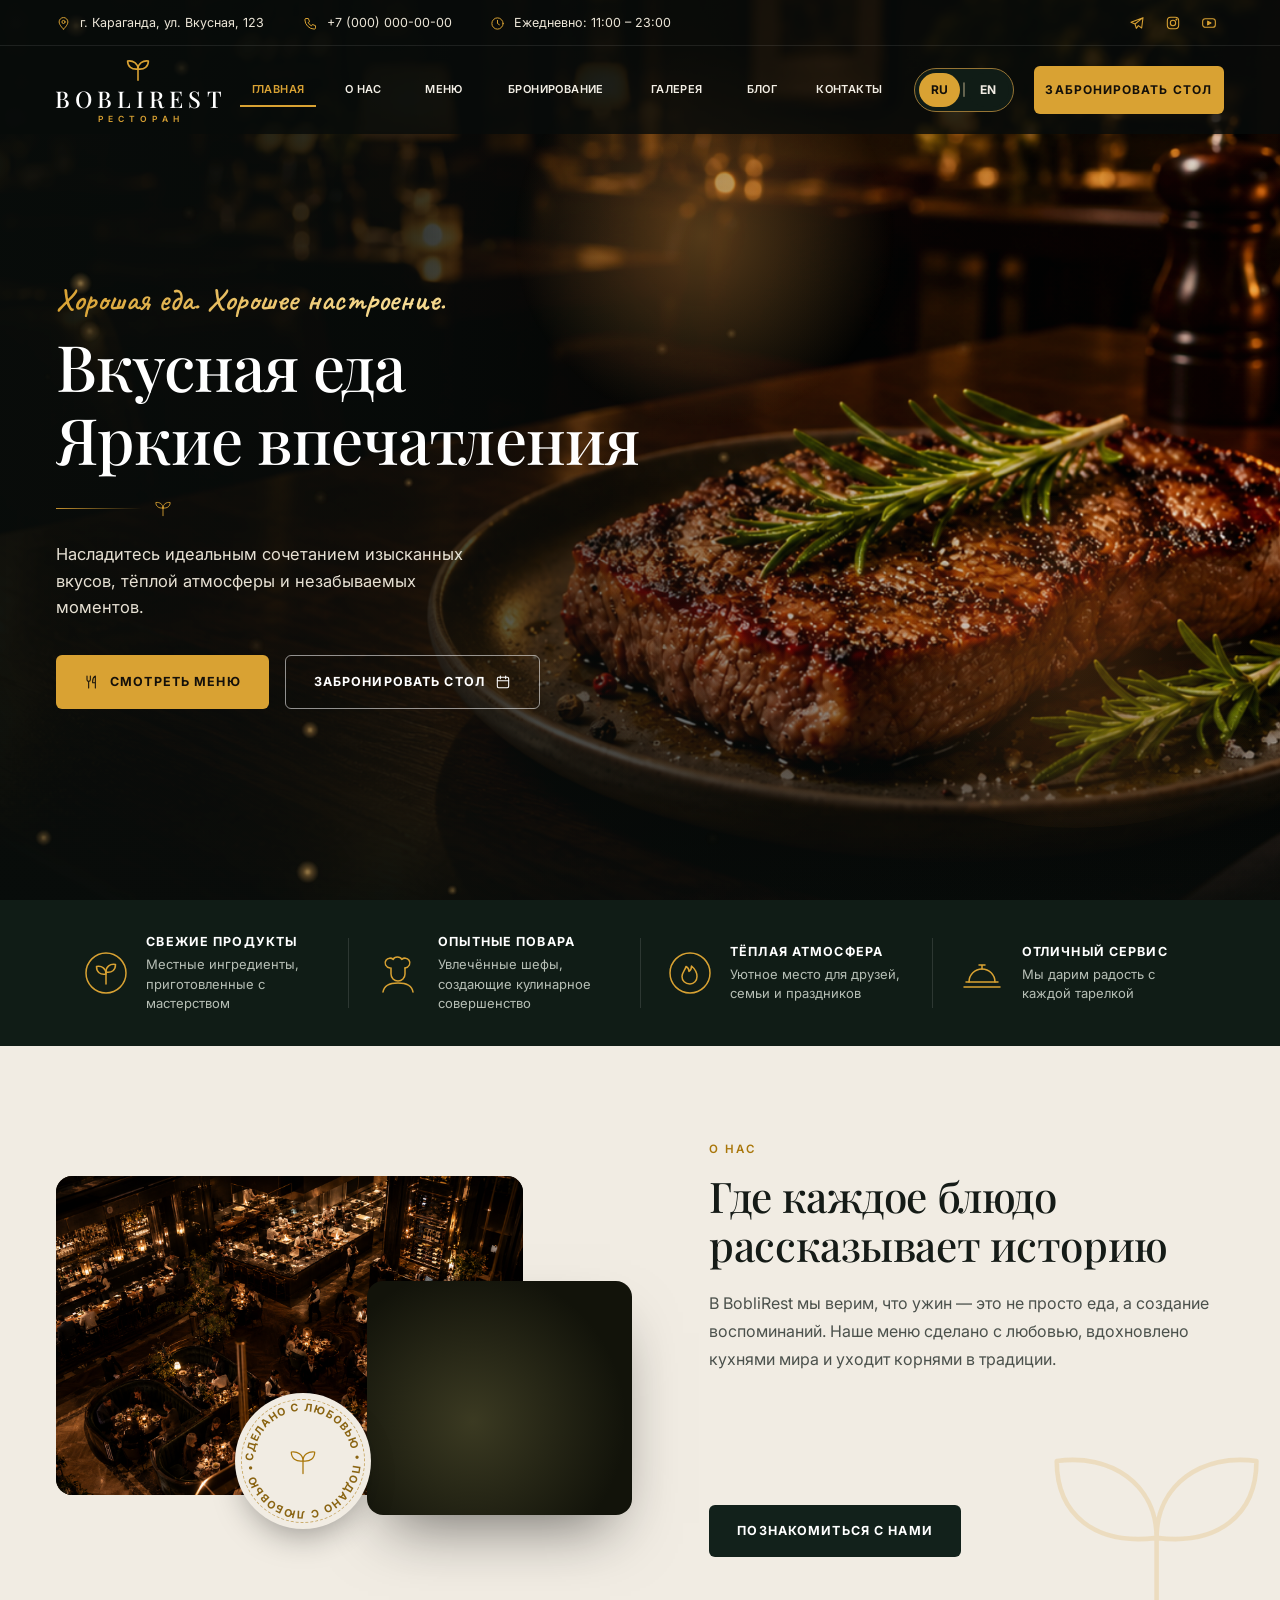
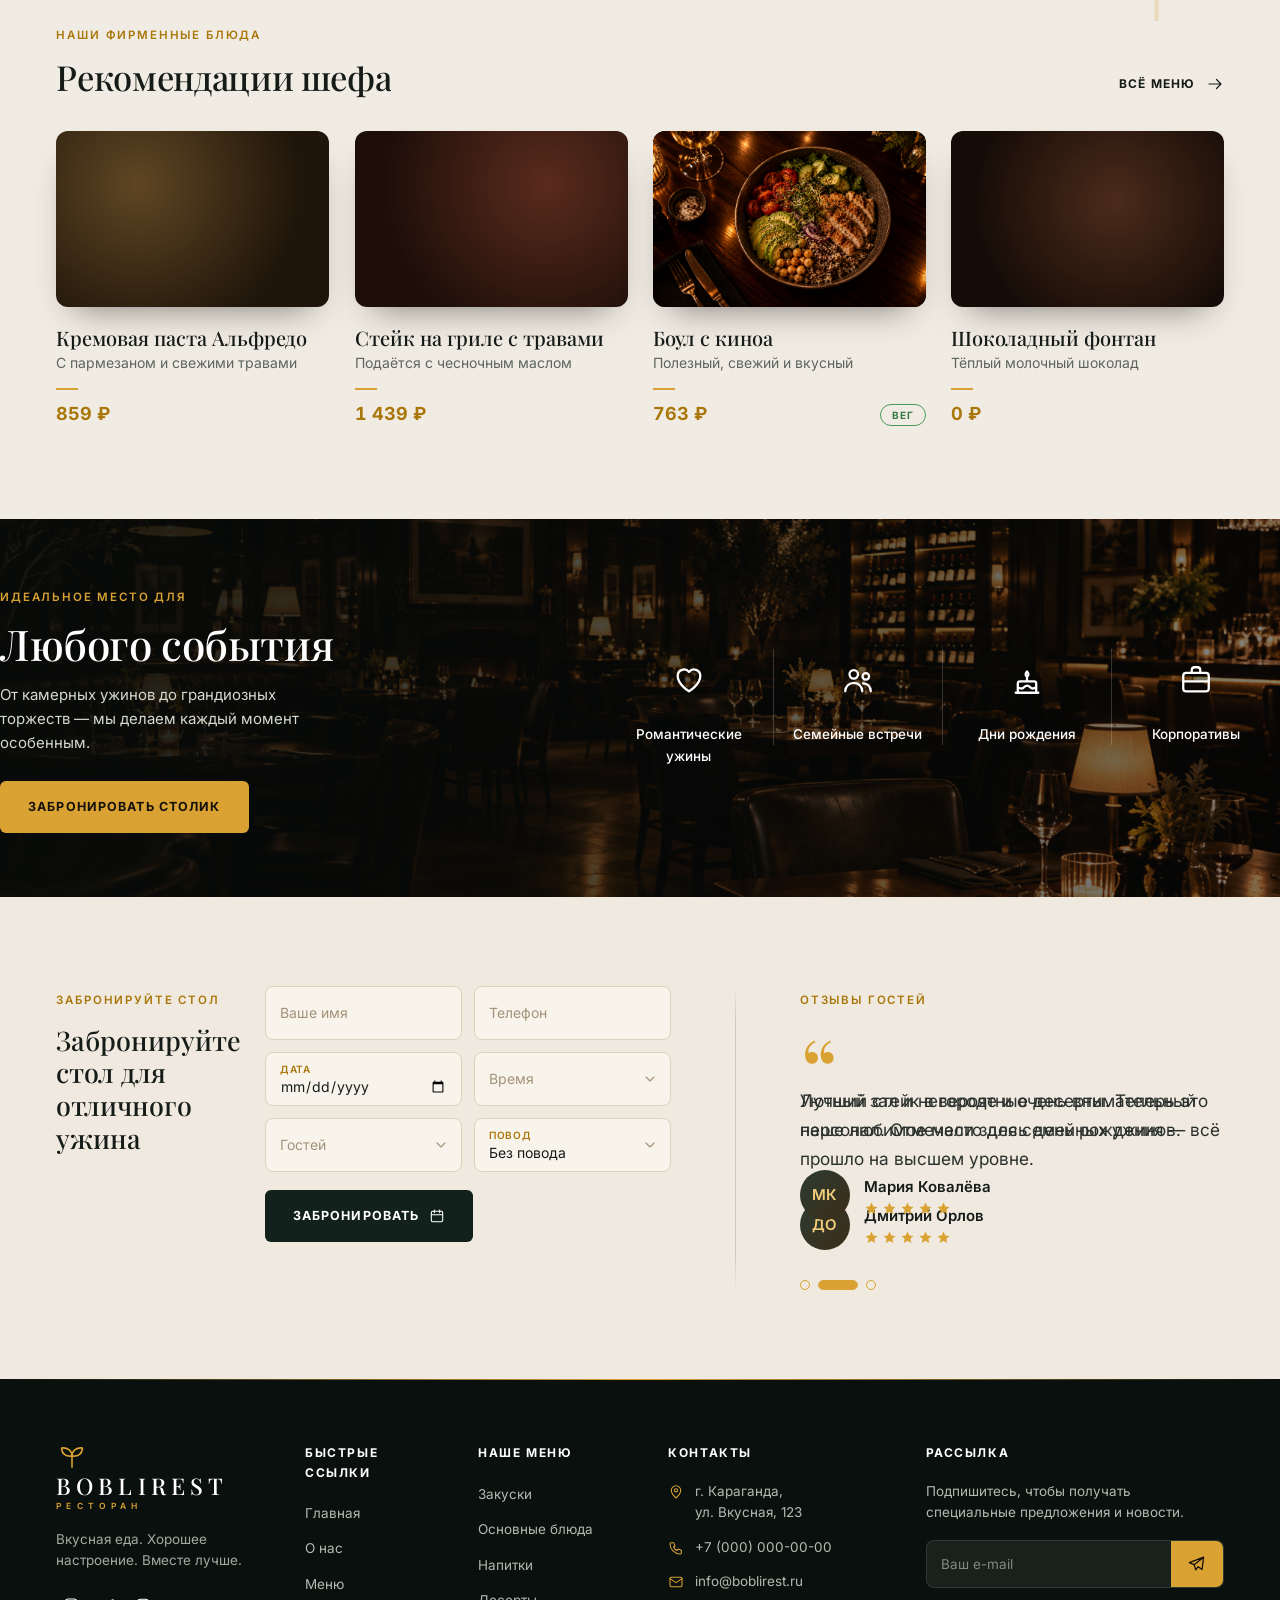
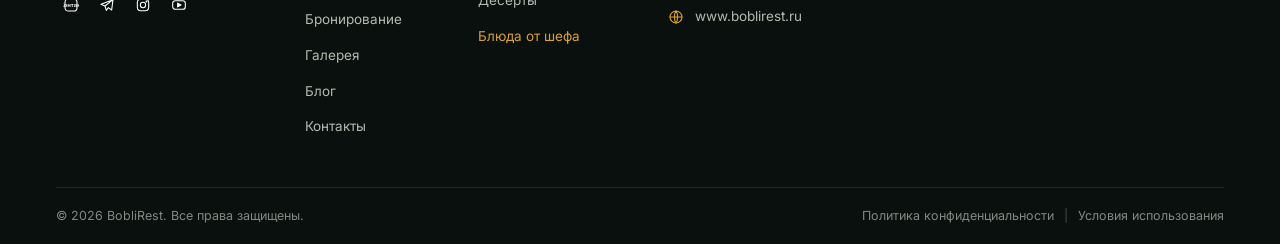
==== projects/boblirest/BobliRestH.html @ 6a391aff "Publish portfolio with Mr.Dental, BobliRest and 2Builders" ====
<!DOCTYPE html>
<html lang="ru">
<head>
<meta charset="utf-8">
<meta name="viewport" content="width=device-width,initial-scale=1">
<title>BobliRest — вкусная еда, яркие впечатления</title>
<meta name="description" content="BobliRest — ресторан с тёплой атмосферой: фирменные блюда от шефа, бронирование столов, банкеты и праздники.">
<meta name="theme-color" content="#0a100d">
<link rel="icon" href="data:image/svg+xml,%3Csvg xmlns='http://www.w3.org/2000/svg' viewBox='0 0 40 32'%3E%3Cpath d='M20 30V14M20 16C20 9 14 5 7 6c0 7 5 11 13 10zM20 16c0-7 6-11 13-10 0 7-5 11-13 10z' fill='none' stroke='%23d9a233' stroke-width='2.4' stroke-linecap='round' stroke-linejoin='round'/%3E%3C/svg%3E">
<link rel="preconnect" href="https://fonts.googleapis.com">
<link rel="preconnect" href="https://fonts.gstatic.com" crossorigin>
<link href="https://fonts.googleapis.com/css2?family=Caveat:wght@500;600&family=Inter:wght@400;500;600;700&family=Playfair+Display:wght@400;500;600&display=swap" rel="stylesheet">
<link rel="stylesheet" href="BobliRestC.css">
<script>document.documentElement.classList.add('js')</script>
<noscript><style>body.is-loading{overflow:auto!important}.preloader{display:none!important}.rise,[data-reveal],.line>span,.w>span{opacity:1!important;transform:none!important;clip-path:none!important}</style></noscript>
<script src="BobliRestLanguages.js" defer></script>
<script src="BobliRestJS.js" defer></script>
</head>
<body class="is-loading">

<!-- ================= Иконки (спрайт) ================= -->
<svg width="0" height="0" style="position:absolute" aria-hidden="true" focusable="false">
  <defs>
    <symbol id="i-sprout" viewBox="0 0 40 32"><path d="M20 30V14M20 16C20 9 14 5 7 6c0 7 5 11 13 10zM20 16c0-7 6-11 13-10 0 7-5 11-13 10z"/></symbol>
    <symbol id="i-pin" viewBox="0 0 24 24"><path d="M12 21s-7-6.2-7-11.5a7 7 0 0 1 14 0C19 14.8 12 21 12 21z"/><circle cx="12" cy="9.5" r="2.5"/></symbol>
    <symbol id="i-phone" viewBox="0 0 24 24"><path d="M5 4h3.5l2 5-2.3 1.4a11 11 0 0 0 5.4 5.4L15 13.5l5 2V19a2 2 0 0 1-2 2A15.5 15.5 0 0 1 3 6a2 2 0 0 1 2-2z"/></symbol>
    <symbol id="i-clock" viewBox="0 0 24 24"><circle cx="12" cy="12" r="9"/><path d="M12 7v5l3 2"/></symbol>
    <symbol id="i-mail" viewBox="0 0 24 24"><rect x="3" y="5" width="18" height="14" rx="2"/><path d="m3 7 9 6 9-6"/></symbol>
    <symbol id="i-globe" viewBox="0 0 24 24"><circle cx="12" cy="12" r="9"/><path d="M3 12h18M12 3c3 3 3 15 0 18M12 3c-3 3-3 15 0 18"/></symbol>
    <symbol id="i-cal" viewBox="0 0 24 24"><rect x="3.5" y="5" width="17" height="15.5" rx="2"/><path d="M8 3v4M16 3v4M3.5 10h17"/></symbol>
    <symbol id="i-fork" viewBox="0 0 24 24"><path d="M4.5 3v5.5a2.5 2.5 0 0 0 5 0V3M7 11v10M17 21V3c-2.6 1.3-4 4.2-4 8v2h4"/></symbol>
    <symbol id="i-arrow" viewBox="0 0 24 24"><path d="M4 12h16M14 6l6 6-6 6"/></symbol>
    <symbol id="i-up" viewBox="0 0 24 24"><path d="M12 20V4M6 10l6-6 6 6"/></symbol>
    <symbol id="i-chev" viewBox="0 0 24 24"><path d="m6 9 6 6 6-6"/></symbol>
    <symbol id="i-check" viewBox="0 0 24 24"><path d="m5 12.5 4.5 4.5L19 7.5"/></symbol>
    <symbol id="i-camera" viewBox="0 0 24 24"><path d="M4 8h3l1.5-2h7L17 8h3a1 1 0 0 1 1 1v9a1 1 0 0 1-1 1H4a1 1 0 0 1-1-1V9a1 1 0 0 1 1-1z"/><circle cx="12" cy="13" r="3.5"/></symbol>
    <symbol id="i-heart" viewBox="0 0 24 24"><path d="M12 20s-8-4.8-8-11a4.5 4.5 0 0 1 8-2.7A4.5 4.5 0 0 1 20 9c0 6.2-8 11-8 11z"/></symbol>
    <symbol id="i-family" viewBox="0 0 24 24"><circle cx="9" cy="8" r="3"/><circle cx="17.5" cy="9.5" r="2.3"/><path d="M3 20c0-3.4 2.7-6 6-6s6 2.6 6 6M15.6 14.4c3 .2 5.4 2.2 5.4 5.6"/></symbol>
    <symbol id="i-cake" viewBox="0 0 24 24"><path d="M4 21h16M5.5 21v-6.5A1.5 1.5 0 0 1 7 13h10a1.5 1.5 0 0 1 1.5 1.5V21M5.5 17c2 1.4 3.4 1.4 4.6 0s2.8-1.4 4 0 2.6 1.4 4.4 0M12 13v-3.2M12 9.8c-1.3-1-1.3-2.4 0-3.8 1.3 1.4 1.3 2.8 0 3.8z"/></symbol>
    <symbol id="i-case" viewBox="0 0 24 24"><rect x="3" y="7" width="18" height="13" rx="2"/><path d="M9 7V5a2 2 0 0 1 2-2h2a2 2 0 0 1 2 2v2M3 13h18M11 13h2"/></symbol>
    <symbol id="i-send" viewBox="0 0 24 24"><path d="M21 4 3 11l6 2.5L11 20l3-4 5 3.5L21 4zM9 13.5 21 4"/></symbol>
    <symbol id="i-star" viewBox="0 0 24 24"><path d="m12 2.5 2.9 6.1 6.6.8-4.9 4.6 1.3 6.6L12 17.3l-5.9 3.3 1.3-6.6L2.5 9.4l6.6-.8z"/></symbol>
    <symbol id="i-vk" viewBox="0 0 24 24"><rect x="3" y="3" width="18" height="18" rx="5"/><text x="12" y="15.6" text-anchor="middle" font-family="Arial,sans-serif" font-size="9" font-weight="700" fill="currentColor" stroke="none">VK</text></symbol>
    <symbol id="i-insta" viewBox="0 0 24 24"><rect x="3.5" y="3.5" width="17" height="17" rx="5"/><circle cx="12" cy="12" r="4"/><circle cx="17.2" cy="6.8" r=".7" fill="currentColor"/></symbol>
    <symbol id="i-yt" viewBox="0 0 24 24"><rect x="2.5" y="5.5" width="19" height="13" rx="4"/><path d="m10 9.2 5 2.8-5 2.8z" fill="currentColor"/></symbol>
  </defs>
</svg>

<!-- ================= Прелоадер ================= -->
<div class="preloader" id="preloader" aria-hidden="true">
  <div class="preloader__in">
    <svg viewBox="0 0 40 32"><path pathLength="1" d="M20 30V14M20 16C20 9 14 5 7 6c0 7 5 11 13 10zM20 16c0-7 6-11 13-10 0 7-5 11-13 10z"/></svg>
    <div class="preloader__name">BOBLIREST</div>
    <div class="preloader__bar"><i></i></div>
  </div>
</div>
<div class="progress" id="progress"></div>

<!-- ================= Шапка ================= -->
<header class="site-header" id="header">
  <div class="topbar">
    <div class="wrap topbar__in">
      <div class="topbar__info">
        <span><svg class="ico"><use href="#i-pin"/></svg>г. Караганда, ул. Вкусная, 123</span>
        <a href="tel:+70000000000"><svg class="ico"><use href="#i-phone"/></svg>+7 (000) 000-00-00</a>
        <span><svg class="ico"><use href="#i-clock"/></svg>Ежедневно: 11:00 – 23:00</span>
      </div>
      <div class="socials">
        <a href="#" aria-label="Telegram"><svg class="ico"><use href="#i-send"/></svg></a>
        <a href="#" aria-label="Instagram"><svg class="ico"><use href="#i-insta"/></svg></a>
        <a href="#" aria-label="YouTube"><svg class="ico"><use href="#i-yt"/></svg></a>
      </div>
    </div>
  </div>
  <div class="wrap nav__in">
    <a class="logo" href="#home" aria-label="BobliRest — на главную">
      <svg class="ico logo__mark"><use href="#i-sprout"/></svg>
      <span class="logo__name">BOBLIREST</span>
      <span class="logo__sub">РЕСТОРАН</span>
    </a>
    <nav class="nav__list" aria-label="Основное меню">
      <ul>
        <li><a class="active" href="#home">Главная</a></li>
        <li><a href="#about">О нас</a></li>
        <li><a href="#menu">Меню</a></li>
        <li><a href="#reservation">Бронирование</a></li>
        <li><a href="#" data-soon="Галерея">Галерея</a></li>
        <li><a href="#" data-soon="Блог">Блог</a></li>
        <li><a href="#contact">Контакты</a></li>
      </ul>
    </nav>
    <div class="language-switch" role="group" aria-label="Язык / Language"><button type="button" data-language="ru" lang="ru" aria-label="Русский" aria-pressed="true">RU</button><span aria-hidden="true">|</span><button type="button" data-language="en" lang="en" aria-label="English" aria-pressed="false">EN</button></div>
    <a class="btn btn--gold nav__cta" href="#reservation">Забронировать стол</a>
    <button class="burger" id="burger" aria-label="Открыть меню" aria-expanded="false"><i></i><i></i><i></i></button>
  </div>
</header>

<!-- Мобильное меню -->
<div class="mnav" id="mnav">
  <nav aria-label="Мобильное меню">
    <a class="mlink" style="--i:0" href="#home">Главная</a>
    <a class="mlink" style="--i:1" href="#about">О нас</a>
    <a class="mlink" style="--i:2" href="#menu">Меню</a>
    <a class="mlink" style="--i:3" href="#reservation">Бронирование</a>
    <a class="mlink" style="--i:4" href="#" data-soon="Галерея">Галерея</a>
    <a class="mlink" style="--i:5" href="#" data-soon="Блог">Блог</a>
    <a class="mlink" style="--i:6" href="#contact">Контакты</a>
  </nav>
  <div class="mnav__foot" style="--i:7">
    <a class="btn btn--gold" href="#reservation">Забронировать стол</a>
    <p>+7 (000) 000-00-00<br>г. Караганда, ул. Вкусная, 123</p>
  </div>
</div>

<main>
<!-- ================= HERO ================= -->
<section class="hero" id="home" data-spot>
  <div class="hero__bg" aria-hidden="true">
    <!-- 📷 Главное фото: положите файл photos/hero.jpg (лучше широкое, тёмное, 1920×1080) -->
    <figure class="photo photo--hero" data-label="Главное фото: блюдо или зал">
      <img src="photos/hero.png" fetchpriority="high" decoding="async" alt="Фирменное блюдо BobliRest">
    </figure>
  </div>
  <i class="hero__glow g1"></i><i class="hero__glow g2"></i>
  <canvas class="hero__embers" id="embers" aria-hidden="true"></canvas>

  <div class="wrap">
    <div class="hero__content">
      <p class="hero__script script rise" style="--d:.45s">Хорошая еда. Хорошее настроение.</p>
      <h1 class="hero__title">
        <span class="line"><span style="--d:.6s">Вкусная еда</span></span>
        <span class="line"><span style="--d:.78s">Яркие впечатления</span></span>
      </h1>
      <div class="hero__divider rise" style="--d:1s" aria-hidden="true"><i></i><svg class="ico"><use href="#i-sprout"/></svg></div>
      <p class="hero__text rise" style="--d:1.1s">Насладитесь идеальным сочетанием изысканных вкусов, тёплой атмосферы и незабываемых моментов.</p>
      <div class="hero__actions rise" style="--d:1.25s">
        <a class="btn btn--gold" href="#menu" data-magnetic><svg class="ico"><use href="#i-fork"/></svg>Смотреть меню</a>
        <a class="btn btn--ghost" href="#reservation" data-magnetic>Забронировать стол<svg class="ico"><use href="#i-cal"/></svg></a>
      </div>
    </div>
  </div>
</section>

<!-- ================= ПРЕИМУЩЕСТВА ================= -->
<section class="features" data-spot aria-label="Наши преимущества">
  <div class="wrap">
    <div class="features__grid" data-stagger>
      <div class="feature">
        <svg class="feature__icon" viewBox="0 0 48 48" aria-hidden="true">
          <circle pathLength="1" cx="24" cy="24" r="20"/>
          <path pathLength="1" d="M24 35V23"/>
          <path pathLength="1" d="M24 25c0-5.5-4-8.5-9.5-7.5 0 5.5 3.6 8.6 9.5 7.5z"/>
          <path pathLength="1" d="M24 23c0-5.5 4-8.5 9.5-7.5 0 5.5-3.6 8.6-9.5 7.5z"/>
        </svg>
        <div><h3>Свежие продукты</h3><p>Местные ингредиенты, приготовленные с мастерством</p></div>
      </div>
      <div class="feature">
        <svg class="feature__icon" viewBox="0 0 48 48" aria-hidden="true">
          <path pathLength="1" d="M16 19c-4.200-.6-6.200-4.800-4-7.800 1.800-2.500 5.200-2.700 7.200-.8 1.300-3.200 7-3.200 8.600 0 2-1.900 5.400-1.700 7.200.8 2.200 3 .2 7.200-4 7.800"/>
          <path pathLength="1" d="M17 19v6a7 7 0 0 0 14 0v-6"/>
          <path pathLength="1" d="M9 43c1-6.500 6-9 15-9s14 2.500 15 9"/>
        </svg>
        <div><h3>Опытные повара</h3><p>Увлечённые шефы, создающие кулинарное совершенство</p></div>
      </div>
      <div class="feature">
        <svg class="feature__icon" viewBox="0 0 48 48" aria-hidden="true">
          <circle pathLength="1" cx="24" cy="24" r="20"/>
          <path pathLength="1" d="M24 35c-5 0-8-3.300-8-7.500 0-4 3-6 4-10 2 1 3 2.500 3 5 1.500-1 2.500-3 2.500-5.500 3.500 3 5.500 6 5.500 10.500 0 4.200-3 7.500-7 7.500z"/>
        </svg>
        <div><h3>Тёплая атмосфера</h3><p>Уютное место для друзей, семьи и праздников</p></div>
      </div>
      <div class="feature">
        <svg class="feature__icon" viewBox="0 0 48 48" aria-hidden="true">
          <path pathLength="1" d="M8 33h32"/>
          <path pathLength="1" d="M11 33a13 13 0 0 1 26 0"/>
          <path pathLength="1" d="M24 20v-4M21 16h6"/>
          <path pathLength="1" d="M6 38h36"/>
        </svg>
        <div><h3>Отличный сервис</h3><p>Мы дарим радость с каждой тарелкой</p></div>
      </div>
    </div>
  </div>
</section>

<div class="light">
<!-- ================= О НАС ================= -->
<section class="about" id="about">
  <svg class="ico about__deco" aria-hidden="true"><use href="#i-sprout"/></svg>
  <div class="wrap about__grid">
    <div class="about__media">
      <div class="about__f1" data-reveal="zoom" data-parallax="-0.05">

        <figure class="photo" data-tone="1" data-label="Фото зала"><img src="photos/restoran-photo.png" loading="lazy" decoding="async" alt="Зал ресторана BobliRest"></figure>
      </div>
      <div class="about__f2" data-reveal="zoom" style="--d:.25s" data-parallax="0.07">
        <!-- 📷 photos/about-chef.jpg — шеф за работой / подача блюда -->
        <figure class="photo" data-tone="5" data-label="Шеф за работой"><img src="photos/chef-photo.png" loading="lazy" decoding="async" alt="Шеф-повар оформляет блюдо"></figure>
      </div>
      <div class="badge" data-reveal="zoom" style="--d:.55s" aria-hidden="true">
        <svg class="badge__ring" viewBox="0 0 120 120">
          <defs><path id="circ" d="M60,60 m-44,0 a44,44 0 1,1 88,0 a44,44 0 1,1 -88,0"/></defs>
          <text><textPath href="#circ" textLength="272" lengthAdjust="spacing">СДЕЛАНО С ЛЮБОВЬЮ • ПОДАНО С ЛЮБОВЬЮ •</textPath></text>
        </svg>
        <svg class="ico"><use href="#i-sprout"/></svg>
      </div>
    </div>

    <div class="about__text" data-stagger>
      <span class="eyebrow">О нас</span>
      <h2 class="h2" data-split>Где каждое блюдо рассказывает историю</h2>
      <p class="lead">В BobliRest мы верим, что ужин — это не просто еда, а создание воспоминаний. Наше меню сделано с любовью, вдохновлено кухнями мира и уходит корнями в традиции.</p>
      <p class="about__script script" data-reveal="fade">Приходите голодными — уходите счастливыми!</p>
      <div><a class="btn btn--dark" href="#" data-soon="Наша история" data-magnetic>Познакомиться с нами</a></div>
    </div>
  </div>
</section>

<!-- ================= МЕНЮ / РЕКОМЕНДАЦИИ ШЕФА ================= -->
<section class="dishes" id="menu">
  <div class="wrap">
    <div class="dishes__head">
      <div>
        <span class="eyebrow">Наши фирменные блюда</span>
        <h2 class="h2 h2--md" data-split>Рекомендации шефа</h2>
      </div>
      <a class="link-arrow" href="#" data-soon="Полное меню">Всё меню<svg class="ico"><use href="#i-arrow"/></svg></a>
    </div>

    <ul class="dishes__grid" data-stagger>
      <li>
        <article class="dish" data-tilt>
          <div class="dish__img"><figure class="photo" data-tone="1" data-label="Паста Альфредо"><img src="photos/dish-pasta.png" loading="lazy" decoding="async" alt="Кремовая паста Альфредо"></figure></div>
          <h3>Кремовая паста Альфредо</h3>
          <p>С пармезаном и свежими травами</p>
          <span class="dish__line"></span>
          <div class="dish__price"><b><span data-count="890">890</span> ₽</b></div>
        </article>
      </li>
      <li>
        <article class="dish" data-tilt>
          <div class="dish__img"><figure class="photo" data-tone="2" data-label="Стейк на гриле"><img src="photos/dish-steak.png" loading="lazy" decoding="async" alt="Стейк на гриле с травами"></figure></div>
          <h3>Стейк на гриле с травами</h3>
          <p>Подаётся с чесночным маслом</p>
          <span class="dish__line"></span>
          <div class="dish__price"><b><span data-count="1490">1 490</span> ₽</b></div>
        </article>
      </li>
      <li>
        <article class="dish" data-tilt>
          <div class="dish__img"><figure class="photo" data-tone="3" data-label="Боул с киноа"><img src="photos/dish-boul.png" loading="lazy" decoding="async" alt="Боул с киноа"></figure></div>
          <h3>Боул с киноа</h3>
          <p>Полезный, свежий и вкусный</p>
          <span class="dish__line"></span>
          <div class="dish__price"><b><span data-count="790">790</span> ₽</b><span class="tag-veg">ВЕГ</span></div>
        </article>
      </li>
      <li>
        <article class="dish" data-tilt>
          <div class="dish__img"><figure class="photo" data-tone="4" data-label="Шоколадный фондан"><img src="photos/dish-chocolate.png" loading="lazy" decoding="async" alt="Шоколадный фондан с ванильным мороженым"></figure></div>
          <h3>Шоколадный фонтан</h3>
          <p>Тёплый молочный шоколад</p>
          <span class="dish__line"></span>
          <div class="dish__price"><b><span data-count="0">0</span> ₽</b></div>
        </article>
      </li>
    </ul>
  </div>
</section>
</div>

<!-- ================= ЛЮБОЙ ПОВОД ================= -->
<section class="occasion" data-spot>
  <div class="occasion__bg" data-parallax="0.08" aria-hidden="true">
    <!-- 📷 photos/occasion.jpg — тёмное атмосферное фото зала (фон полосы) -->
    <figure class="photo" data-tone="5" data-label="Фон: атмосфера зала"><img src="photos/occasion.png" loading="lazy" decoding="async" alt=""></figure>
  </div>
  <div class="wrap occasion__grid">
    <div data-stagger>
      <span class="eyebrow">Идеальное место для</span>
      <h2 class="h2" data-split>Любого события</h2>
      <p class="sub">От камерных ужинов до грандиозных торжеств — мы делаем каждый момент особенным.</p>
      <div><a class="btn btn--gold" href="#reservation" data-magnetic>Забронировать столик</a></div>
    </div>
    <div class="occasion__items" data-stagger>
      <div class="occ"><span class="occ__icon"><svg class="ico"><use href="#i-heart"/></svg></span>Романтические ужины</div>
      <div class="occ"><span class="occ__icon"><svg class="ico"><use href="#i-family"/></svg></span>Семейные встречи</div>
      <div class="occ"><span class="occ__icon"><svg class="ico"><use href="#i-cake"/></svg></span>Дни рождения</div>
      <div class="occ"><span class="occ__icon"><svg class="ico"><use href="#i-case"/></svg></span>Корпоративы</div>
    </div>
  </div>
</section>

<!-- ================= БРОНИРОВАНИЕ + ОТЗЫВЫ ================= -->
<section class="book light" id="reservation">
  <div class="wrap book__grid">
    <div class="book__left">
      <div data-reveal>
        <span class="eyebrow">Забронируйте стол</span>
        <h3 class="h3">Забронируйте стол для отличного ужина</h3>
      </div>
      <!-- Форма пока «демо»: данные никуда не отправляются. Подключите свой сервер/бота в JS (см. TODO ниже) -->
      <form class="form" id="bookForm" novalidate data-reveal style="--d:.15s">
        <label class="field"><input name="name" type="text" placeholder=" " autocomplete="name" required><span>Ваше имя</span></label>
        <label class="field"><input name="phone" type="tel" placeholder=" " autocomplete="tel" inputmode="tel" required><span>Телефон</span></label>
        <label class="field field--static"><input name="date" type="date" required><span>Дата</span></label>
        <label class="field"><select name="time" required><option value="" disabled selected></option></select><span>Время</span><svg class="ico chev"><use href="#i-chev"/></svg></label>
        <label class="field"><select name="guests" required>
          <option value="" disabled selected></option>
          <option>1 гость</option><option>2 гостя</option><option>3 гостя</option><option>4 гостя</option>
          <option>5 гостей</option><option>6 гостей</option><option>7 гостей</option><option>8 гостей</option>
          <option>9–12 гостей</option><option>Более 12 (банкет)</option>
        </select><span>Гостей</span><svg class="ico chev"><use href="#i-chev"/></svg></label>
        <label class="field"><select name="occasion">
          <option>Без повода</option><option>Романтический ужин</option><option>Семейная встреча</option><option>День рождения</option><option>Корпоратив</option>
        </select><span>Повод</span><svg class="ico chev"><use href="#i-chev"/></svg></label>
        <button class="btn btn--dark form__submit" type="submit" data-magnetic><span class="btn__txt">Забронировать</span><svg class="ico"><use href="#i-cal"/></svg></button>
      </form>
    </div>

    <div class="book__divider" aria-hidden="true"></div>

    <div class="reviews" data-reveal="right">
      <span class="eyebrow">Отзывы гостей</span>
      <span class="qm" aria-hidden="true">“</span>
      <div class="reviews__viewport">
        <figure class="review is-active">
          <blockquote>Еда была просто потрясающей, а атмосфера — идеальной. Обязательно вернёмся ещё!</blockquote>
          <figcaption>
            <figure class="photo photo--avatar" data-initials="АС"><img src="photos/guest-1.jpg" loading="lazy" decoding="async" alt="Анна Соколова"></figure>
            <div><b>Анна Соколова</b><div class="stars" data-stars="5"></div></div>
          </figcaption>
        </figure>
        <figure class="review">
          <blockquote>Лучший стейк в городе и очень внимательный персонал. Отмечали здесь день рождения — всё прошло на высшем уровне.</blockquote>
          <figcaption>
            <figure class="photo photo--avatar" data-initials="ДО"><img src="photos/guest-2.jpg" loading="lazy" decoding="async" alt="Дмитрий Орлов"></figure>
            <div><b>Дмитрий Орлов</b><div class="stars" data-stars="5"></div></div>
          </figcaption>
        </figure>
        <figure class="review">
          <blockquote>Уютный зал и невероятные десерты. Теперь это наше любимое место для семейных ужинов.</blockquote>
          <figcaption>
            <figure class="photo photo--avatar" data-initials="МК"><img src="photos/guest-3.jpg" loading="lazy" decoding="async" alt="Мария Ковалёва"></figure>
            <div><b>Мария Ковалёва</b><div class="stars" data-stars="5"></div></div>
          </figcaption>
        </figure>
      </div>
      <div class="dots" role="tablist" aria-label="Отзывы">
        <button class="is-active" aria-label="Отзыв 1"><i></i></button>
        <button aria-label="Отзыв 2"><i></i></button>
        <button aria-label="Отзыв 3"><i></i></button>
      </div>
    </div>
  </div>
</section>
</main>

<!-- ================= ПОДВАЛ ================= -->
<footer class="footer" id="contact" data-spot>
  <div class="wrap">
    <div class="footer__grid" data-stagger>
      <div>
        <a class="logo" href="#home" aria-label="BobliRest — на главную">
          <svg class="ico logo__mark"><use href="#i-sprout"/></svg>
          <span class="logo__name">BOBLIREST</span>
          <span class="logo__sub">РЕСТОРАН</span>
        </a>
        <p class="footer__tag">Вкусная еда. Хорошее настроение. Вместе лучше.</p>
        <div class="socials">
          <a href="#" aria-label="ВКонтакте"><svg class="ico"><use href="#i-vk"/></svg></a>
          <a href="#" aria-label="Telegram"><svg class="ico"><use href="#i-send"/></svg></a>
          <a href="#" aria-label="Instagram"><svg class="ico"><use href="#i-insta"/></svg></a>
          <a href="#" aria-label="YouTube"><svg class="ico"><use href="#i-yt"/></svg></a>
        </div>
      </div>
      <div>
        <h4>Быстрые ссылки</h4>
        <ul class="footer__links">
          <li><a href="#home">Главная</a></li>
          <li><a href="#about">О нас</a></li>
          <li><a href="#menu">Меню</a></li>
          <li><a href="#reservation">Бронирование</a></li>
          <li><a href="#" data-soon="Галерея">Галерея</a></li>
          <li><a href="#" data-soon="Блог">Блог</a></li>
          <li><a href="#contact">Контакты</a></li>
        </ul>
      </div>
      <div>
        <h4>Наше меню</h4>
        <ul class="footer__links">
          <li><a href="#menu">Закуски</a></li>
          <li><a href="#menu">Основные блюда</a></li>
          <li><a href="#menu">Напитки</a></li>
          <li><a href="#menu">Десерты</a></li>
          <li><a class="gold" href="#menu">Блюда от шефа</a></li>
        </ul>
      </div>
      <div>
        <h4>Контакты</h4>
        <ul class="contact">
          <li><svg class="ico"><use href="#i-pin"/></svg><span>г. Караганда,<br>ул. Вкусная, 123</span></li>
          <li><svg class="ico"><use href="#i-phone"/></svg><a href="tel:+70000000000">+7 (000) 000-00-00</a></li>
          <li><svg class="ico"><use href="#i-mail"/></svg><a href="mailto:info@boblirest.ru">info@boblirest.ru</a></li>
          <li><svg class="ico"><use href="#i-globe"/></svg><a href="#home">www.boblirest.ru</a></li>
        </ul>
      </div>
      <div>
        <h4>Рассылка</h4>
        <p class="news-text">Подпишитесь, чтобы получать специальные предложения и новости.</p>
        <form class="news" id="newsForm" novalidate>
          <input type="email" name="email" placeholder="Ваш e-mail" aria-label="Ваш e-mail" required>
          <button type="submit" aria-label="Подписаться"><svg class="ico"><use href="#i-send"/></svg></button>
        </form>
      </div>
    </div>
    <div class="footer__bottom">
      <span>© <span id="year">2026</span> BobliRest. Все права защищены.</span>
      <span><a href="#" data-soon="Политика конфиденциальности">Политика конфиденциальности</a><span class="sep">|</span><a href="#" data-soon="Условия использования">Условия использования</a></span>
    </div>
  </div>
</footer>

<button class="totop" id="totop" aria-label="Наверх">
  <svg class="ring" viewBox="0 0 52 52" aria-hidden="true"><circle class="bg" cx="26" cy="26" r="24"/><circle class="fg" cx="26" cy="26" r="24" pathLength="100"/></svg>
  <svg class="ico"><use href="#i-up"/></svg>
</button>
<div class="toast" id="toast" role="status" aria-live="polite"><svg class="ico"><use href="#i-check"/></svg><span></span></div>

</body>
</html>
---- projects/boblirest/BobliRestC.css ----
/* =====================================================================
   BobliRest — стили
   Цвета, шрифты и размеры меняются в блоке :root ниже
   ===================================================================== */
:root{
  --dark:#0a100d;
  --green:#101c16;
  --cream:#f1ece3;
  --gold:#d9a233;
  --gold-soft:#f2cf7a;
  --gold-deep:#a97609;
  --ink:#151b17;
  --muted:#5d645e;
  --serif:'Playfair Display','Noto Serif',Georgia,'Times New Roman',serif;
  --sans:'Inter',system-ui,-apple-system,'Segoe UI',Roboto,Arial,sans-serif;
  --script:'Caveat','Segoe Script','Bradley Hand',cursive;
  --ease:cubic-bezier(.22,1,.36,1);
  --max:1280px;
  --pad:clamp(20px,4.4vw,64px);
}

/* ---------- База ---------- */
*,*::before,*::after{box-sizing:border-box;margin:0;padding:0}
html{scroll-behavior:smooth;scroll-padding-top:90px;-webkit-text-size-adjust:100%;-webkit-tap-highlight-color:transparent}
body{font-family:var(--sans);font-size:16px;line-height:1.6;color:var(--ink);background:var(--dark);-webkit-font-smoothing:antialiased;overflow-x:hidden}
body.is-loading,body.menu-open{overflow:hidden}
img,svg,canvas{display:block;max-width:100%}
a{color:inherit;text-decoration:none}
button,input,select{font:inherit;color:inherit}
button{cursor:pointer;background:none;border:0}
ul{list-style:none}
a,button,label,select,summary{touch-action:manipulation}
:focus-visible{outline:2px solid var(--gold);outline-offset:3px}
::selection{background:var(--gold);color:#14100a}
.wrap{width:100%;max-width:calc(var(--max) + var(--pad)*2);margin-inline:auto;padding-inline:var(--pad)}
.ico{width:1em;height:1em;fill:none;stroke:currentColor;stroke-width:1.6;stroke-linecap:round;stroke-linejoin:round;flex:none}

/* ---------- Ключевые кадры ---------- */
@keyframes draw{to{stroke-dashoffset:0}}
@keyframes load{to{transform:none}}
@keyframes fadeUp{from{opacity:0;transform:translateY(14px)}to{opacity:1;transform:none}}
@keyframes sway{0%,100%{transform:rotate(-5deg)}50%{transform:rotate(5deg)}}
@keyframes kenburns{from{transform:scale(1.02) translate(0,0)}to{transform:scale(1.14) translate(-1.5%,1%)}}
@keyframes shimmer{to{background-position:-200% 0}}
@keyframes linemove{from{background-position:200% 0}to{background-position:-100% 0}}
@keyframes sweep{0%{transform:translateX(-130%)}24%,100%{transform:translateX(130%)}}
@keyframes ripple{to{transform:scale(1);opacity:0}}
@keyframes float{0%,100%{transform:translateY(0)}50%{transform:translateY(-12px)}}
@keyframes spin{to{transform:rotate(360deg)}}
@keyframes flicker{0%,100%{opacity:.75}20%{opacity:1}45%{opacity:.6}70%{opacity:.95}}
@keyframes ringpulse{0%{transform:scale(.7);opacity:.7}100%{transform:scale(1.5);opacity:0}}
@keyframes shake{0%,100%{transform:none}20%{transform:translateX(-7px)}40%{transform:translateX(6px)}60%{transform:translateX(-4px)}80%{transform:translateX(3px)}}
@keyframes pop{0%{transform:scale(0) rotate(-40deg)}60%{transform:scale(1.35) rotate(10deg)}100%{transform:scale(1) rotate(0)}}
@keyframes dotfill{to{transform:scaleX(1)}}
@keyframes confetti{0%{transform:translate(0,0) rotate(0);opacity:1}100%{transform:translate(var(--x),calc(var(--y) + 150px)) rotate(var(--r));opacity:0}}
@keyframes fly{0%{transform:none;opacity:1}45%{transform:translate(28px,-28px);opacity:0}46%{transform:translate(-28px,28px);opacity:0}100%{transform:none;opacity:1}}
@keyframes bob{0%,100%{transform:translateY(0)}50%{transform:translateY(5px)}}

/* ---------- Прелоадер ---------- */
.preloader{position:fixed;inset:0;z-index:1000;background:var(--dark);display:grid;place-items:center;transition:transform 1s var(--ease),opacity .6s .5s,visibility 0s 1.1s}
.preloader.done{transform:translateY(-100%);opacity:0;visibility:hidden}
.preloader__in{text-align:center;color:#fff}
.preloader svg{width:72px;height:58px;margin:0 auto;fill:none;stroke:var(--gold);stroke-width:1.6;stroke-linecap:round;stroke-linejoin:round}
.preloader svg path{stroke-dasharray:1;stroke-dashoffset:1;animation:draw 1.4s .1s var(--ease) forwards}
.preloader__name{font-family:var(--serif);font-size:24px;letter-spacing:.4em;padding-left:.4em;margin-top:14px;opacity:0;animation:fadeUp .9s .5s var(--ease) forwards}
.preloader__bar{width:150px;height:2px;margin:22px auto 0;background:rgba(255,255,255,.1);border-radius:2px;overflow:hidden}
.preloader__bar i{display:block;height:100%;background:var(--gold);transform:translateX(-100%);animation:load 1.5s .1s var(--ease) forwards}

/* ---------- Полоса прокрутки ---------- */
.progress{position:fixed;left:0;top:0;height:3px;width:100%;z-index:500;background:linear-gradient(90deg,var(--gold),var(--gold-soft));transform:scaleX(0);transform-origin:left;pointer-events:none}

/* ---------- Кнопки ---------- */
.btn{position:relative;display:inline-flex;align-items:center;justify-content:center;gap:10px;padding:16px 28px;border-radius:6px;font-size:12.5px;font-weight:700;letter-spacing:.09em;text-transform:uppercase;white-space:nowrap;overflow:hidden;isolation:isolate;transition:transform .35s var(--ease),translate .3s var(--ease),box-shadow .35s,background .35s,color .35s,border-color .35s}
.btn::before{content:"";position:absolute;inset:0;z-index:-1;background:linear-gradient(110deg,transparent 30%,rgba(255,255,255,.5) 50%,transparent 70%);transform:translateX(-130%)}

.btn .ico{font-size:16px;transition:transform .45s var(--ease)}

.btn--gold{background:var(--gold);color:#14100a}

.btn--ghost{border:1px solid rgba(255,255,255,.55);color:#fff}

.btn--dark{background:#12211b;color:#fff}

.btn--pulse::before{animation:sweep 5.5s 2.5s ease-in-out infinite}
.btn.is-done{background:#2f7a48;color:#fff}
.ripple{position:absolute;border-radius:50%;background:rgba(255,255,255,.55);transform:scale(0);animation:ripple .75s ease-out forwards;pointer-events:none}

/* ---------- Шапка ---------- */
.site-header{position:fixed;top:0;left:0;right:0;z-index:200;color:#fff;background:rgba(8,12,10,.82);transition:background .5s,box-shadow .5s}
.site-header.is-scrolled{background:rgba(8,12,10,.93);box-shadow:0 14px 40px -14px rgba(0,0,0,.7)}
.menu-open .site-header{background:transparent;box-shadow:none}
.topbar{border-bottom:1px solid rgba(255,255,255,.09);font-size:12.5px;max-height:46px;overflow:hidden;transition:max-height .5s var(--ease),opacity .4s,border-color .4s}
.is-scrolled .topbar,.menu-open .topbar{max-height:0;opacity:0;border-color:transparent}
.topbar__in{display:flex;align-items:center;justify-content:space-between;gap:20px;height:46px}
.topbar__info{display:flex;align-items:center;gap:clamp(16px,3vw,44px)}
.topbar__info>*{display:inline-flex;align-items:center;gap:9px;color:#ece6d8;white-space:nowrap;transition:color .3s}

.topbar .ico{font-size:15px;color:var(--gold)}
.socials{display:flex;gap:6px}
.socials a{width:30px;height:30px;display:grid;place-items:center;border-radius:50%;color:#fff;transition:background .3s,color .3s,transform .5s var(--ease)}

.socials .ico{font-size:16px}
.nav__in{display:flex;align-items:center;justify-content:space-between;gap:24px;height:88px;transition:height .5s var(--ease)}
.is-scrolled .nav__in{height:72px}

.logo{display:inline-flex;flex-direction:column;align-items:center;gap:5px;line-height:1;text-align:center}
.logo__mark{width:32px;height:26px;color:var(--gold);stroke-width:2;transform-origin:50% 100%;animation:sway 6s ease-in-out infinite}
.logo__name{font-family:var(--serif);font-size:23px;font-weight:500;letter-spacing:.22em;padding-left:.22em;color:#fff}
.logo__sub{font-size:8.5px;font-weight:600;letter-spacing:.6em;padding-left:.6em;color:var(--gold)}

.nav__list ul{display:flex;gap:clamp(18px,2.3vw,34px)}
.nav__list a{position:relative;display:block;padding:8px 0;font-size:12px;font-weight:600;letter-spacing:.1em;text-transform:uppercase;color:#f3efe6;transition:color .3s}
.nav__list a::after{content:"";position:absolute;left:0;right:0;bottom:0;height:2px;background:var(--gold);transform:scaleX(0);transform-origin:right;transition:transform .5s var(--ease)}
.nav__list a.active{color:var(--gold)}
.nav__list a.active::after{transform:scaleX(1);transform-origin:left}
.nav__cta{padding:14px 22px}

.burger{display:none;position:relative;width:46px;height:46px;border:1px solid rgba(255,255,255,.28);border-radius:50%;transition:background .3s,border-color .3s}

.burger i{position:absolute;left:13px;right:13px;height:2px;background:#fff;border-radius:2px;transition:transform .5s var(--ease),opacity .3s,top .5s var(--ease)}
.burger i:nth-child(1){top:16px}.burger i:nth-child(2){top:22px}.burger i:nth-child(3){top:28px}
.menu-open .burger i:nth-child(1){top:22px;transform:rotate(45deg)}
.menu-open .burger i:nth-child(2){opacity:0;transform:scaleX(0)}
.menu-open .burger i:nth-child(3){top:22px;transform:rotate(-45deg)}

/* мобильное меню */
.mnav{position:fixed;inset:0;z-index:190;display:flex;flex-direction:column;justify-content:center;gap:28px;padding:110px var(--pad) 40px;background:radial-gradient(120% 90% at 100% 0%,#173025,#0a0f0d 70%);opacity:0;visibility:hidden;transition:opacity .4s,visibility 0s .4s}
.menu-open .mnav{opacity:1;visibility:visible;transition:opacity .4s,visibility 0s}
.mnav a.mlink{display:block;padding:6px 0;font-family:var(--serif);font-size:clamp(28px,7.4vw,40px);color:#fff;opacity:0;transform:translateY(26px);transition:opacity .5s,transform .8s var(--ease),color .3s}
.mnav a.mlink.active{color:var(--gold)}
.mnav__foot{opacity:0;transform:translateY(26px);transition:opacity .5s,transform .8s var(--ease);color:#b9c0b8;font-size:14px}
.mnav__foot .btn{margin-bottom:16px}
.menu-open .mnav a.mlink,.menu-open .mnav__foot{opacity:1;transform:none;transition-delay:calc(.3s + var(--i)*.07s)}

/* ---------- Заголовки и метки ---------- */
.eyebrow{display:inline-block;margin-bottom:14px;font-size:11.5px;font-weight:600;letter-spacing:.16em;text-transform:uppercase;color:var(--gold)}
.light .eyebrow{color:var(--gold-deep)}
.h2{font-family:var(--serif);font-weight:500;font-size:clamp(30px,3.3vw,48px);line-height:1.14;letter-spacing:-.01em}
.h2--md{font-size:clamp(28px,2.7vw,38px)}
.h3{font-family:var(--serif);font-weight:500;font-size:clamp(24px,2.1vw,30px);line-height:1.22}
.script{font-family:var(--script);font-weight:600;line-height:1.1}
.w{display:inline-block;vertical-align:top;overflow:hidden;padding-block:.12em;margin-block:-.12em}
.w>span{display:inline-block}
.js .w>span{transform:translateY(112%);transition:transform 1.1s var(--ease);transition-delay:calc(var(--i)*.07s + var(--d,0s))}
.js .in .w>span,.js .w.in>span{transform:none}

/* ---------- Появление при прокрутке ---------- */
.js [data-reveal]{opacity:0;transform:translateY(42px);transition:opacity 1s var(--ease),transform 1.1s var(--ease);transition-delay:calc(var(--i,0)*.11s + var(--d,0s))}
.js [data-reveal="left"]{transform:translateX(-64px)}
.js [data-reveal="right"]{transform:translateX(64px)}
.js [data-reveal="zoom"]{transform:scale(.86)}
.js [data-reveal="fade"]{transform:none}
.js [data-reveal].in{opacity:1;transform:none}

/* ---------- Слоты для фото ---------- */
.photo{position:relative;overflow:hidden;isolation:isolate;background:linear-gradient(135deg,#1a2620,#2a2016)}
.photo img{position:absolute;inset:0;width:100%;height:100%;object-fit:cover;opacity:0;transition:opacity .9s,transform 1.4s var(--ease)}
.photo.has-img img{opacity:1}
.photo__ph{position:absolute;inset:0;display:flex;flex-direction:column;align-items:center;justify-content:center;gap:6px;padding:12px;text-align:center;color:rgba(255,255,255,.75);transition:opacity .6s,transform 1.2s var(--ease)}
.photo__ph .ico{position:relative;font-size:26px;color:var(--gold)}
.photo__ph b{position:relative;font-size:12.5px;font-weight:600;letter-spacing:.03em}
.photo__ph small{position:relative;font-family:ui-monospace,Menlo,Consolas,monospace;font-size:10.5px;color:rgba(255,255,255,.5)}
.photo.has-img .photo__ph{opacity:0;pointer-events:none}
.photo[data-tone="1"]{background:radial-gradient(circle at 30% 30%,#5f4623,#1f150a 72%)}
.photo[data-tone="2"]{background:radial-gradient(circle at 70% 30%,#5a2b1d,#1d0e09 72%)}
.photo[data-tone="3"]{background:radial-gradient(circle at 30% 70%,#2f5a35,#0e1b10 72%)}
.photo[data-tone="4"]{background:radial-gradient(circle at 60% 40%,#4b2b1b,#160c07 72%)}
.photo[data-tone="5"]{background:radial-gradient(circle at 40% 60%,#3b3a22,#12130a 72%)}
.photo--avatar{width:50px;height:50px;border-radius:50%;flex:none;background:linear-gradient(135deg,#2b3b31,#3d2d18)}
.photo--avatar .photo__ph{padding:0;font-size:14px;color:var(--gold-soft)}
.photo--avatar .photo__ph::before{display:none}
.photo--hero{background:
  radial-gradient(34% 44% at 76% 60%,rgba(214,128,44,.42),transparent 72%),
  radial-gradient(16% 22% at 44% 24%,rgba(255,196,110,.30),transparent 72%),
  radial-gradient(50% 60% at 88% 20%,rgba(70,110,84,.28),transparent 72%),#0d1310}
.photo--hero .photo__ph{padding-left:50%}
.photo--hero .photo__ph::after{content:"";position:absolute;right:5%;top:26%;width:46%;aspect-ratio:1.9;border-radius:50%;border:1px solid rgba(255,255,255,.08);box-shadow:inset 0 0 0 26px rgba(255,255,255,.02),inset 0 0 0 27px rgba(255,255,255,.06)}

/* ---------- Hero ---------- */
.hero{position:relative;display:flex;align-items:center;min-height:760px;min-height:clamp(700px,100svh,920px);padding:190px 0 100px;color:#fff;background:var(--dark);overflow:hidden;isolation:isolate}
.hero__bg{position:absolute;inset:0;z-index:-3;transition:translate .5s ease-out}
.hero__bg .photo{position:absolute;inset:-6%;will-change:transform;animation:kenburns 26s ease-in-out infinite alternate}
.hero::before{content:"";position:absolute;inset:0;z-index:-2;background:linear-gradient(90deg,rgba(8,12,10,.96) 0%,rgba(8,12,10,.82) 32%,rgba(8,12,10,.28) 62%,rgba(8,12,10,.06) 100%),linear-gradient(0deg,rgba(8,12,10,.85),transparent 30%)}
.hero__glow{position:absolute;z-index:-1;border-radius:50%;pointer-events:none;will-change:opacity}
.g1{width:34vw;height:34vw;max-width:520px;max-height:520px;left:38%;top:2%;background:radial-gradient(circle,rgba(255,170,70,.32),transparent 62%);animation:flicker 3.8s ease-in-out infinite}
.g2{width:40vw;height:26vw;right:-4%;bottom:8%;background:radial-gradient(circle,rgba(217,120,40,.24),transparent 65%);animation:flicker 5.2s -1.4s ease-in-out infinite}
.hero__embers{position:absolute;inset:0;width:100%;height:100%;z-index:-1;pointer-events:none}
.hero .wrap{position:relative;z-index:1}
.hero__content{max-width:720px;will-change:opacity,transform}
.hero__script{display:inline-block;font-size:clamp(26px,2.5vw,36px);background:linear-gradient(90deg,#d9a233 0%,#f7dc94 45%,#d9a233 90%);background-size:200% 100%;-webkit-background-clip:text;background-clip:text;color:transparent;animation:shimmer 5s linear 3}
.hero__title{margin:10px 0 24px;font-family:var(--serif);font-weight:500;font-size:clamp(40px,5vw,70px);line-height:1.08;letter-spacing:-.015em}
.line{display:block;overflow:hidden;padding:.06em 0 .16em;margin-bottom:-.16em}
.line>span{display:block}
.js .line>span{transform:translateY(118%);transition:transform 1.25s var(--ease);transition-delay:var(--d,0s)}
.js .is-loaded .line>span{transform:none}
.hero__divider{display:flex;align-items:center;gap:10px;margin-bottom:22px;color:var(--gold)}
.hero__divider i{display:block;height:1px;width:86px;background:linear-gradient(90deg,rgba(217,160,51,.9),rgba(217,160,51,0));transform-origin:left;transition:transform 1.4s 1.2s var(--ease)}
.js .hero__divider i{transform:scaleX(0)}
.js .is-loaded .hero__divider i{transform:none}
.hero__divider .ico{font-size:22px}
.hero__text{max-width:440px;color:#e6e0d3;font-size:16.5px}
.hero__actions{display:flex;flex-wrap:wrap;gap:16px;margin-top:34px}
.js .rise{opacity:0;transform:translateY(26px);transition:opacity 1s var(--ease),transform 1.1s var(--ease);transition-delay:var(--d,0s)}
.js .is-loaded .rise{opacity:1;transform:none}

/* подсветка курсором на тёмных блоках */
[data-spot]{position:relative}
.spot{position:absolute;left:0;top:0;width:520px;height:520px;margin:-260px 0 0 -260px;border-radius:50%;pointer-events:none;z-index:0;background:radial-gradient(circle,rgba(217,160,51,.16),transparent 65%);opacity:0;transition:opacity .5s;will-change:transform,opacity}
.spot-on>.spot{opacity:1}

/* ---------- Преимущества ---------- */
.features{background:var(--green);color:#fff;overflow:hidden}
.features__grid{position:relative;z-index:1;display:grid;grid-template-columns:repeat(4,1fr)}
.feature{position:relative;display:flex;align-items:center;gap:16px;padding:32px 26px}
.feature+.feature::before{content:"";position:absolute;left:0;top:26%;bottom:26%;width:1px;background:rgba(255,255,255,.12)}
.feature__icon{width:48px;height:48px;flex:none;color:var(--gold);fill:none;stroke:currentColor;stroke-width:1.5;stroke-linecap:round;stroke-linejoin:round;transition:transform .7s var(--ease)}
.js .feature__icon *{stroke-dasharray:1;stroke-dashoffset:1;transition:stroke-dashoffset 1.6s var(--ease);transition-delay:calc(var(--i,0)*.12s + .3s)}
.js .feature.in .feature__icon *{stroke-dashoffset:0}

.feature h3{margin-bottom:3px;font-size:12.5px;font-weight:700;letter-spacing:.09em;text-transform:uppercase}
.feature p{font-size:13px;line-height:1.5;color:#b6beb5}

/* ---------- О нас ---------- */
.light{background:var(--cream)}
.about{position:relative;padding:clamp(56px,7vw,100px) 0 clamp(50px,5vw,72px);overflow:hidden}
.about__deco{position:absolute;right:-30px;bottom:-40px;width:clamp(200px,24vw,340px);height:auto;aspect-ratio:40/32;color:rgba(217,160,51,.2);stroke-width:.6;transform-origin:50% 100%;animation:sway 9s ease-in-out infinite;pointer-events:none}
.about__grid{position:relative;display:grid;grid-template-columns:1.12fr 1fr;gap:clamp(36px,6vw,110px);align-items:center}
.about__media{position:relative;width:100%;max-width:660px;aspect-ratio:1.7/1;margin-inline:auto}
.about__f1{position:absolute;left:0;top:0;width:81%;height:94%}
.about__f2{position:absolute;right:0;bottom:0;width:46%;height:69%;z-index:2}
.about__f1 .photo,.about__f2 .photo{width:100%;height:100%;border-radius:16px}
.about__f1 .photo{animation:float 8s ease-in-out infinite}
.about__f2 .photo{animation:float 9s -3s ease-in-out infinite;box-shadow:0 30px 60px -22px rgba(0,0,0,.55)}
.badge{position:absolute;left:31%;bottom:-4%;z-index:3;width:clamp(96px,11vw,136px);aspect-ratio:1;display:grid;place-items:center;border-radius:50%;background:var(--cream);box-shadow:0 16px 34px -12px rgba(0,0,0,.4)}
.badge::before{content:"";position:absolute;inset:6px;border-radius:50%;border:1px dashed rgba(169,118,9,.55)}
.badge__ring{position:absolute;inset:0;width:100%;height:100%;animation:spin 24s linear infinite}
.badge__ring text{font-family:var(--sans);font-size:9.4px;font-weight:700;fill:#8a6412}
.badge .ico{position:relative;font-size:clamp(26px,3vw,36px);color:var(--gold-deep);stroke-width:1.4}
.about__text{max-width:520px}
.about__text p.lead{margin-top:20px;color:#4b514c;font-size:16px;line-height:1.75}
.about__script{display:inline-block;margin:22px 0 30px;font-size:clamp(28px,2.6vw,36px);color:#22281f}
.js .about__script{clip-path:inset(0 100% 0 0);padding-block:.1em;transition:clip-path 1.8s .3s var(--ease),opacity 1s,transform 1.1s var(--ease)}
.js .about__script.in{clip-path:inset(0 0 0 0)}

/* ---------- Блюда ---------- */
.dishes{padding:0 0 clamp(56px,7vw,96px)}
.dishes__head{display:flex;justify-content:space-between;align-items:flex-end;gap:20px;margin-bottom:34px}
.link-arrow{position:relative;display:inline-flex;align-items:center;gap:10px;padding-bottom:4px;font-size:12px;font-weight:700;letter-spacing:.1em;text-transform:uppercase}
.link-arrow::after{content:"";position:absolute;left:0;right:0;bottom:0;height:1px;background:currentColor;transform:scaleX(0);transform-origin:right;transition:transform .5s var(--ease)}

.link-arrow .ico{font-size:18px;transition:transform .5s var(--ease)}

.dishes__grid{display:grid;grid-template-columns:repeat(4,1fr);gap:clamp(18px,2vw,28px)}
.dish{--rx:0deg;--ry:0deg;--mx:50%;--my:50%;transform:perspective(900px) rotateX(var(--rx)) rotateY(var(--ry));transition:transform .5s var(--ease)}
.dish__img{position:relative;aspect-ratio:1.55/1;border-radius:12px;overflow:hidden;box-shadow:0 18px 34px -18px rgba(0,0,0,.5)}
.dish__img .photo{position:absolute;inset:0}
.dish__img .photo img{transition:opacity .9s,transform 1.2s var(--ease)}

.dish__img::after{content:"";position:absolute;inset:0;z-index:2;pointer-events:none;background:radial-gradient(240px circle at var(--mx) var(--my),rgba(255,255,255,.22),transparent 60%);opacity:0;transition:opacity .4s}

.dish h3{margin-top:18px;font-family:var(--serif);font-size:20px;font-weight:500;line-height:1.25}
.dish p{margin-top:2px;font-size:14px;color:var(--muted)}
.dish__line{display:block;width:22px;height:2px;margin-top:14px;background:var(--gold);transition:width .7s var(--ease)}

.dish__price{display:flex;align-items:center;justify-content:space-between;margin-top:10px}
.dish__price b{font-size:18px;font-weight:700;color:var(--gold-deep);font-variant-numeric:tabular-nums}
.tag-veg{padding:2px 11px;border:1px solid #4a9a5b;border-radius:999px;font-size:10px;font-weight:700;letter-spacing:.08em;color:#357a45}

/* ---------- Любой повод ---------- */
.occasion{position:relative;color:#fff;background:#0b0f0d;overflow:hidden;isolation:isolate}
.occasion__bg{position:absolute;inset:-22% 0;z-index:-2}
.occasion__bg .photo{position:absolute;inset:0}
.occasion::before{content:"";position:absolute;inset:0;z-index:-1;background:linear-gradient(90deg,rgba(8,11,9,.94),rgba(8,11,9,.66) 60%,rgba(8,11,9,.5))}
.occasion .wrap{position:relative;z-index:1}
.occasion__grid{display:grid;grid-template-columns:1fr 1.25fr;gap:clamp(30px,5vw,70px);align-items:center;padding:clamp(48px,5vw,68px) 0}
.occasion p.sub{max-width:340px;margin:14px 0 26px;color:#d5d9d2;font-size:15px}
.occasion__items{display:grid;grid-template-columns:repeat(4,1fr);align-items:start}
.occ{position:relative;display:flex;flex-direction:column;align-items:center;gap:12px;padding:6px 10px;text-align:center;font-size:13.5px;font-weight:500}
.occ+.occ::before{content:"";position:absolute;left:0;top:6%;bottom:6%;width:1px;background:rgba(255,255,255,.18)}
.occ__icon{position:relative;width:64px;height:64px;display:grid;place-items:center;font-size:34px;color:#fff;transition:color .4s,transform .6s var(--ease)}
.occ__icon::before{content:"";position:absolute;inset:0;border-radius:50%;border:1px solid var(--gold);opacity:0}




/* ---------- Бронирование и отзывы ---------- */
.book{padding:clamp(56px,7vw,92px) 0;background:#efe9df}
.book__grid{display:grid;grid-template-columns:1.45fr 1px 1fr;gap:clamp(30px,5vw,72px)}
.book__divider{background:linear-gradient(to bottom,transparent,rgba(21,27,23,.16) 12%,rgba(21,27,23,.16) 88%,transparent)}
.book__left{display:grid;grid-template-columns:minmax(170px,.62fr) 1.7fr;gap:clamp(24px,3vw,40px);align-items:start}
.form{display:grid;grid-template-columns:1fr 1fr;gap:12px}
.field{position:relative;display:block}
.field input,.field select{width:100%;height:54px;padding:22px 14px 6px;background:#f8f4ec;border:1px solid #dcd2bd;border-radius:8px;outline:none;font-size:14px;color:var(--ink);-webkit-appearance:none;appearance:none;transition:border-color .3s,box-shadow .3s,background .3s}
.field select{padding-right:36px;cursor:pointer}
.field span{position:absolute;left:15px;top:50%;translate:0 -50%;font-size:14px;color:#a3927a;pointer-events:none;transition:top .35s var(--ease),translate .35s var(--ease),font-size .35s var(--ease),color .3s,letter-spacing .35s}
.field input:focus,.field select:focus{border-color:var(--gold);background:#fff;box-shadow:0 0 0 4px rgba(217,160,51,.17)}
.field input:focus+span,.field input:not(:placeholder-shown)+span,.field--static span,.field select:focus+span,.field select:valid+span{top:9px;translate:0 0;font-size:10px;font-weight:600;letter-spacing:.08em;text-transform:uppercase;color:var(--gold-deep)}
.field .chev{position:absolute;right:13px;top:50%;translate:0 -50%;font-size:16px;color:#a3927a;pointer-events:none;transition:transform .35s var(--ease)}
.field select:focus~.chev{transform:rotate(180deg)}
.field.invalid input,.field.invalid select{border-color:#c0473a;box-shadow:0 0 0 4px rgba(192,71,58,.12)}
.field.shake{animation:shake .5s}
.form__submit{grid-column:1/-1;justify-self:start;margin-top:6px}
.reviews{position:relative}
.qm{display:block;height:46px;margin:6px 0 10px;font-family:var(--serif);font-size:92px;line-height:.85;color:var(--gold)}
.reviews__viewport{display:grid}
.review{grid-area:1/1;opacity:0;visibility:hidden;transform:translateX(38px);transition:opacity .6s,transform .8s var(--ease),visibility 0s .6s}
.review.is-active{opacity:1;visibility:visible;transform:none;transition:opacity .7s .2s,transform .9s .2s var(--ease),visibility 0s}
.review blockquote{max-width:470px;font-size:clamp(16px,1.35vw,19px);line-height:1.7;color:#2a302c}
.review figcaption{display:flex;align-items:center;gap:14px;margin-top:26px}
.review b{display:block;font-size:15px;font-weight:600}
.stars{display:flex;gap:3px;margin-top:2px}
.star{font-size:15px;fill:var(--gold);stroke:none}
.review.is-active .star{animation:pop .6s calc(var(--i)*.09s + .4s) var(--ease) both}
.dots{display:flex;align-items:center;gap:8px;margin-top:30px}
.dots button{position:relative;width:10px;height:10px;border:1.5px solid var(--gold);border-radius:10px;overflow:hidden;transition:width .6s var(--ease)}
.dots button.is-active{width:40px}
.dots i{position:absolute;inset:0;background:var(--gold);transform:scaleX(0);transform-origin:left}
.dots button.is-active i{animation:dotfill 7s linear forwards}

.reviews:not(.in) .dots button.is-active i{animation:none}

/* ---------- Подвал ---------- */
.footer{position:relative;background:#0a100d;color:#c7cdc4;overflow:hidden;isolation:isolate}
.footer::before{content:"";position:absolute;left:0;right:0;top:0;height:1px;background:linear-gradient(90deg,transparent,var(--gold),transparent)}
.footer .wrap{position:relative;z-index:1}
.footer__grid{display:grid;grid-template-columns:1.25fr .8fr .9fr 1.3fr 1.35fr;gap:clamp(24px,3vw,48px);padding:clamp(46px,5vw,66px) 0 clamp(34px,4vw,48px)}
.footer .logo{align-items:flex-start}
.footer .logo__name{padding-left:0}
.footer .logo__sub{padding-left:0}
.footer__tag{margin:18px 0 18px;font-size:13.5px;color:#a3aba1;max-width:220px}
.footer h4{margin-bottom:18px;font-size:12px;font-weight:700;letter-spacing:.13em;text-transform:uppercase;color:#fff}
.footer__links li+li{margin-top:10px}
.footer__links a{position:relative;display:inline-block;font-size:13.5px;color:#b3bab1;transition:color .3s,transform .4s var(--ease)}

.footer__links a.gold{color:var(--gold)}
.contact li{display:flex;gap:11px;align-items:flex-start;font-size:13.5px;color:#b3bab1}
.contact li+li{margin-top:13px}
.contact .ico{margin-top:3px;font-size:16px;color:var(--gold)}

.footer p.news-text{font-size:13.5px;color:#b3bab1;max-width:270px}
.news{display:flex;margin-top:16px;overflow:hidden;border:1px solid rgba(255,255,255,.1);border-radius:8px;background:#18211c;transition:border-color .3s,box-shadow .3s}
.news:focus-within{border-color:var(--gold);box-shadow:0 0 0 4px rgba(217,160,51,.15)}
.news input{flex:1;min-width:0;height:46px;padding:0 14px;background:none;border:0;outline:none;font-size:13.5px;color:#fff}
.news input::placeholder{color:#7f8a82}
.news button{display:grid;place-items:center;width:52px;background:var(--gold);color:#14100a;font-size:19px;overflow:hidden;transition:background .3s}

.news.sent .ico{animation:fly 1s var(--ease)}
.news.shake{animation:shake .5s}
.footer__bottom{display:flex;justify-content:space-between;flex-wrap:wrap;gap:10px 24px;padding:18px 0;border-top:1px solid rgba(255,255,255,.09);font-size:12.5px;color:#7f8a82}
.footer__bottom a{transition:color .3s}

.footer__bottom span.sep{margin:0 10px;opacity:.5}

/* ---------- Мелочи: тост, «наверх», конфетти ---------- */
.toast{position:fixed;left:50%;bottom:28px;z-index:900;display:flex;align-items:center;gap:10px;max-width:calc(100vw - 32px);padding:14px 20px;background:#12211b;color:#fff;border:1px solid rgba(217,160,51,.55);border-radius:12px;font-size:14px;box-shadow:0 24px 50px -12px rgba(0,0,0,.6);opacity:0;visibility:hidden;translate:-50% 30px;transition:opacity .4s,visibility 0s .5s,translate .6s var(--ease)}
.toast.show{opacity:1;visibility:visible;translate:-50% 0;transition:opacity .4s,visibility 0s,translate .6s var(--ease)}
.toast .ico{font-size:18px;color:var(--gold)}
.totop{position:fixed;right:22px;bottom:22px;z-index:300;display:grid;place-items:center;width:52px;height:52px;border-radius:50%;background:rgba(10,16,13,.94);color:var(--gold);opacity:0;visibility:hidden;transform:translateY(20px) scale(.8);transition:opacity .5s,transform .6s var(--ease),visibility 0s .6s}
.totop.show{opacity:1;visibility:visible;transform:none;transition:opacity .5s,transform .6s var(--ease),visibility 0s}
.totop .ring{position:absolute;inset:0;width:100%;height:100%;transform:rotate(-90deg)}
.totop .ring circle{fill:none;stroke-width:2}
.totop .ring .bg{stroke:rgba(255,255,255,.14)}
.totop .ring .fg{stroke:var(--gold);stroke-linecap:round;stroke-dasharray:100;stroke-dashoffset:100}
.totop .ico{position:relative;font-size:20px;transition:transform .4s var(--ease)}

.confetti{position:fixed;z-index:950;width:7px;height:11px;border-radius:2px;pointer-events:none;animation:confetti 1.25s cubic-bezier(.15,.7,.3,1) forwards}

/* ---------- Hover-эффекты — только там, где есть мышь ---------- */
@media (hover:hover) and (pointer:fine){
.btn:hover::before{transform:translateX(130%);transition:transform .9s var(--ease)}
.btn:hover .ico{transform:rotate(-10deg) scale(1.18)}
.btn--gold:hover{background:#e7b247;box-shadow:0 14px 30px -10px rgba(217,160,51,.75);transform:translateY(-2px)}
.btn--ghost:hover{background:#fff;color:#111;border-color:#fff;transform:translateY(-2px)}
.btn--dark:hover{background:var(--gold);color:#14100a;transform:translateY(-2px);box-shadow:0 14px 30px -12px rgba(0,0,0,.5)}
.topbar__info a:hover{color:var(--gold)}
.socials a:hover{background:var(--gold);color:#14100a;transform:translateY(-3px) rotate(10deg)}
.nav__list a:hover{color:var(--gold)}
.nav__list a:hover::after{transform:scaleX(1);transform-origin:left}
.burger:hover{background:rgba(255,255,255,.08)}
.mnav a.mlink:hover{color:var(--gold)}
.feature:hover .feature__icon{transform:translateY(-5px) rotate(-7deg) scale(1.08)}
.link-arrow:hover::after{transform:scaleX(1);transform-origin:left}
.link-arrow:hover .ico{transform:translateX(7px)}
.dish:hover .dish__img .photo img,.dish:hover .dish__img .photo__ph{transform:scale(1.09)}
.dish:hover .dish__img::after{opacity:1}
.dish:hover .dish__line{width:70px}
.occ:hover .occ__icon{color:var(--gold);transform:translateY(-7px)}
.occ:hover .occ__icon::before{animation:ringpulse 1.2s ease-out infinite}
.occ:hover .occ__icon .ico{animation:bob 1s ease-in-out infinite}
.reviews:hover .dots button.is-active i{animation-play-state:paused}
.footer__links a:hover{color:var(--gold);transform:translateX(6px)}
.contact a:hover{color:var(--gold)}
.news button:hover{background:var(--gold-soft)}
.footer__bottom a:hover{color:var(--gold)}
.totop:hover .ico{transform:translateY(-3px)}
.btn.is-done:hover{background:#2f7a48;color:#fff;transform:none}
}

/* ---- нажатия на телефоне (вместо hover) ---- */
.btn:active{transform:scale(.97)}
.occ.tap .occ__icon{color:var(--gold);transform:translateY(-7px)}
.occ.tap .occ__icon::before{animation:ringpulse .9s ease-out 1}
.occ.tap .occ__icon .ico{animation:bob .6s ease-in-out 1}
.hero.is-off .hero__bg .photo,.hero.is-off .hero__glow{animation-play-state:paused}

/* ---------- Адаптив ---------- */
@media (min-width:1200px){.mnav{display:none}}
@media (max-width:1199px){
  .nav__list,.nav__cta{display:none}
  .burger{display:block}
  .nav__in{height:74px}
}
@media (max-width:1100px){
  .dishes__grid{grid-template-columns:repeat(2,1fr)}
  .occasion__grid{grid-template-columns:1fr}
  .footer__grid{grid-template-columns:repeat(3,1fr)}
  .footer__grid>:first-child{grid-column:1/-1}
}
@media (max-width:900px){
  .topbar{display:none}
  .hero{padding-top:140px}
  .features__grid{grid-template-columns:repeat(2,1fr)}
  .feature+.feature::before{display:none}
  .feature{border-bottom:1px solid rgba(255,255,255,.08)}
  .about__grid{grid-template-columns:1fr}
  .about__media{max-width:560px}
  .about__text{max-width:none}
  .book__grid{grid-template-columns:1fr}
  .book__divider{height:1px;background:rgba(21,27,23,.16)}
  .footer__bottom{justify-content:center;text-align:center}
}
@media (max-width:640px){
  .hero__actions .btn{width:100%}
  .about__media{aspect-ratio:1.15/1}
  .about__f1{width:84%;height:80%}
  .about__f2{width:52%;height:58%}
  .badge{left:36%;bottom:-6%}
  .dishes__head{align-items:flex-start;flex-direction:column}
  .dishes__grid{grid-template-columns:1fr}
  .occasion__items{grid-template-columns:repeat(2,1fr);row-gap:28px}
  .occ:nth-child(3)::before{display:none}
  .book__left{grid-template-columns:1fr}
  .form{grid-template-columns:1fr}
  .footer__grid{grid-template-columns:1fr 1fr}
  .footer__grid>:nth-child(5){grid-column:1/-1}
}
@media (max-width:480px){
  .features__grid{grid-template-columns:1fr}
  .footer__grid{grid-template-columns:1fr}
  .totop{right:14px;bottom:14px}
}

/* ---------- Облегчённый режим: телефоны и планшеты ---------- */
@media (max-width:900px),(hover:none){
  .hero__bg .photo{animation:none;inset:0;will-change:auto}
  .hero__glow.g2{display:none}
  .hero__content{will-change:auto}
  .about__f1 .photo,.about__f2 .photo,.about__deco,.logo__mark{animation:none}
  .dish{transform:none}
  .js [data-reveal]{transform:translateY(26px);transition-duration:.75s}
  .js [data-reveal="left"],.js [data-reveal="right"]{transform:translateY(26px)}
  .js [data-reveal="zoom"]{transform:scale(.95)}
  .js .w>span{transition-duration:.8s}
}

/* ---------- Уважение к «уменьшить движение» ---------- */
@media (prefers-reduced-motion:reduce){
  *,*::before,*::after{animation-duration:.01ms!important;animation-iteration-count:1!important;transition-duration:.01ms!important;transition-delay:0s!important;scroll-behavior:auto!important}
  .js [data-reveal],.js .rise{opacity:1;transform:none}
  .js .w>span,.js .line>span{transform:none}
  .js .about__script{clip-path:none}
}

/* Fixed-size RU | EN control in the restaurant palette. */
.nav__in{display:grid;grid-template-columns:164px minmax(0,1fr) 100px 190px;gap:20px}
.nav__list ul{display:grid;grid-template-columns:.85fr .8fr .75fr 1.5fr .95fr .7fr 1fr;gap:12px;align-items:center}
.nav__list a{font-size:11px;letter-spacing:.035em;white-space:nowrap;text-align:center}
.nav__cta{width:190px;padding:14px 10px;white-space:nowrap;font-size:12px}
.language-switch{display:grid;grid-template-columns:1fr 8px 1fr;align-items:center;width:100px;height:44px;padding:4px;border:1px solid #967434;border-radius:999px;background:#101c16;color:#fff;font-family:var(--sans)}
.language-switch button{display:grid;place-items:center;width:100%;height:34px;padding:0;border:0;border-radius:999px;background:#101c16;color:#f1ece3;font:inherit;font-size:12px;font-weight:700;line-height:1;opacity:1;cursor:pointer;transition:background-color .2s,color .2s}
.language-switch button[aria-pressed="true"]{background:#d9a233;color:#14100a}
.language-switch button:not([aria-pressed="true"]):hover{background:#29382e;color:#fff}
.language-switch button:focus-visible{outline:2px solid #f2cf7a;outline-offset:2px}
.language-switch>span{color:#c8b791;text-align:center;font-size:12px;opacity:1}
@media(max-width:1199px){
  .nav__in{grid-template-columns:minmax(0,1fr) 100px 46px;gap:16px}
}
@media(max-width:480px){
  .nav__in{gap:10px;grid-template-columns:minmax(0,1fr) 100px 40px}
  .nav__in .burger{width:40px;height:40px}
  .nav__in .burger i{left:10px;right:10px}
  .nav__in .burger i:nth-child(1){top:13px}
  .nav__in .burger i:nth-child(2){top:19px}
  .nav__in .burger i:nth-child(3){top:25px}
  .menu-open .nav__in .burger i:nth-child(1),.menu-open .nav__in .burger i:nth-child(3){top:19px}
  .nav__in .logo__name{font-size:18px}
  .nav__in .logo__mark{width:25px}
}
@media(max-width:480px){
  .nav__in .logo__name{font-size:16px;letter-spacing:.1em;padding-left:.1em}
}
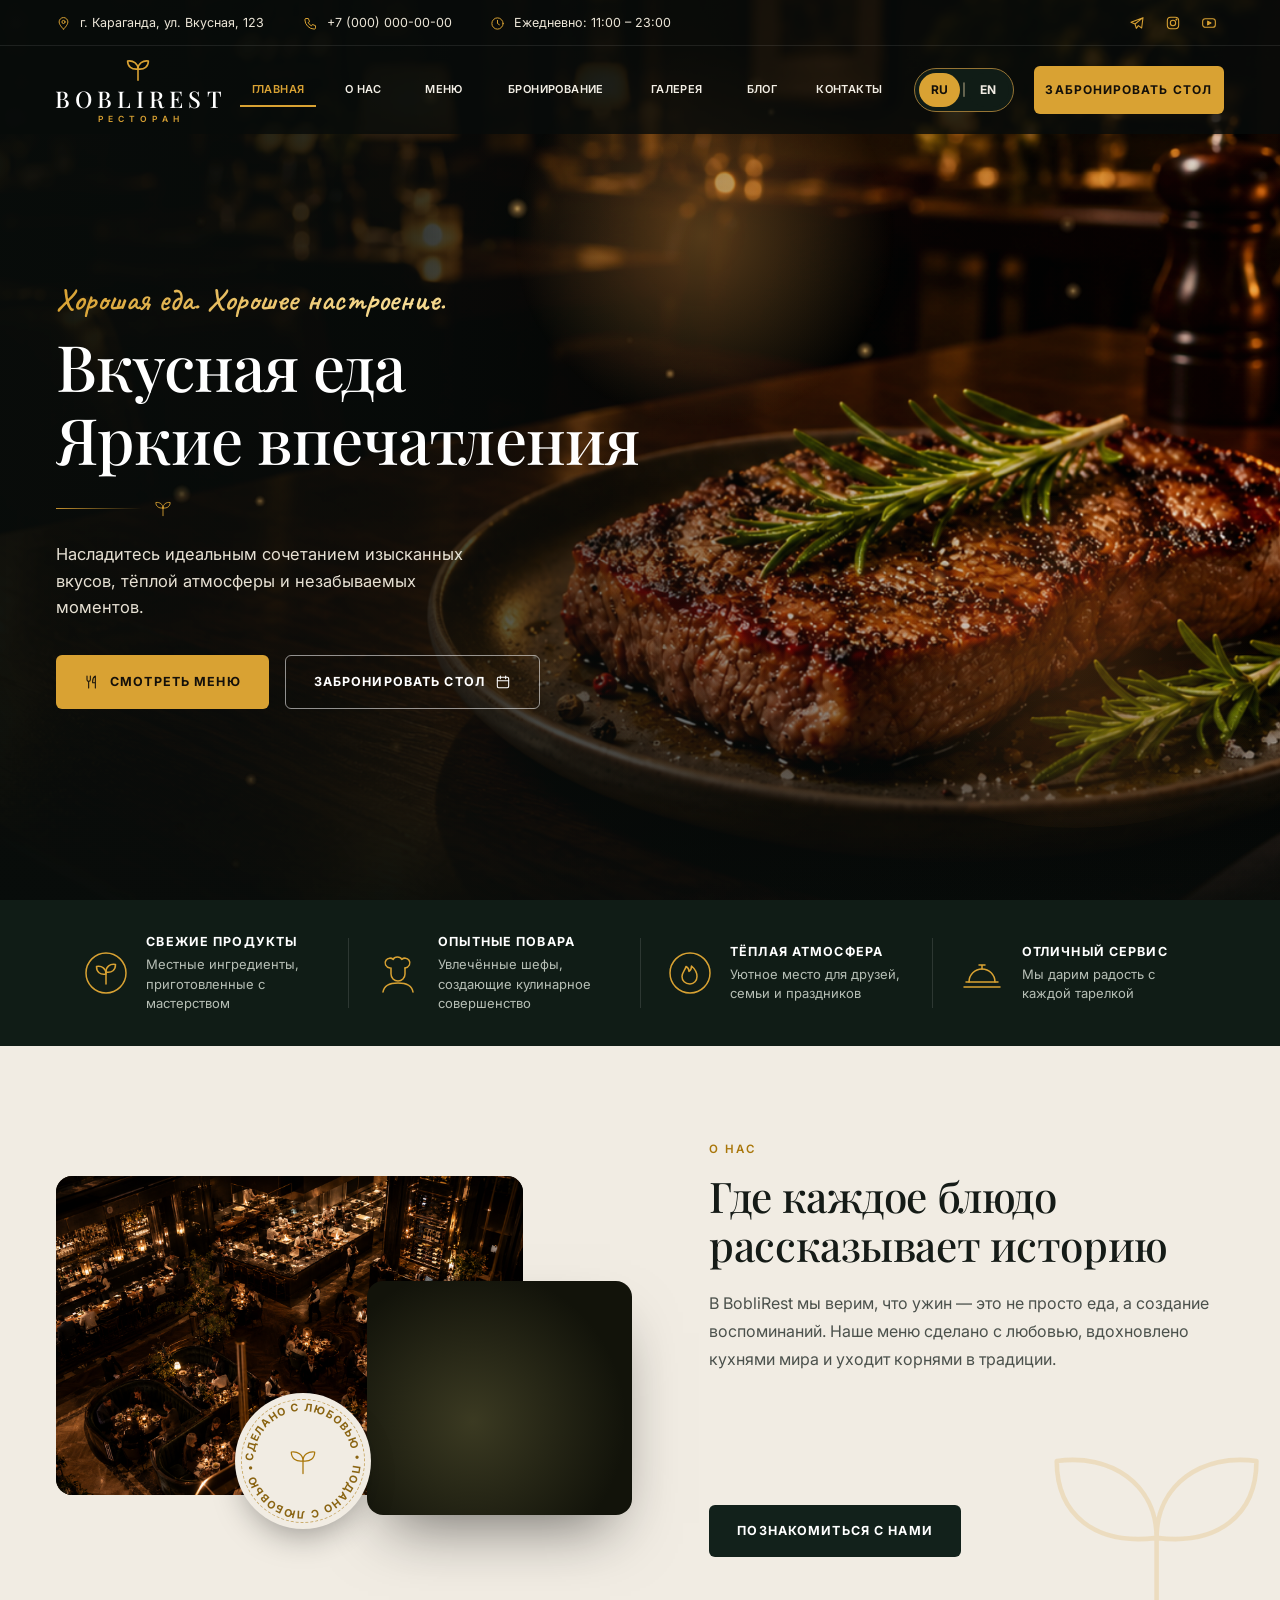
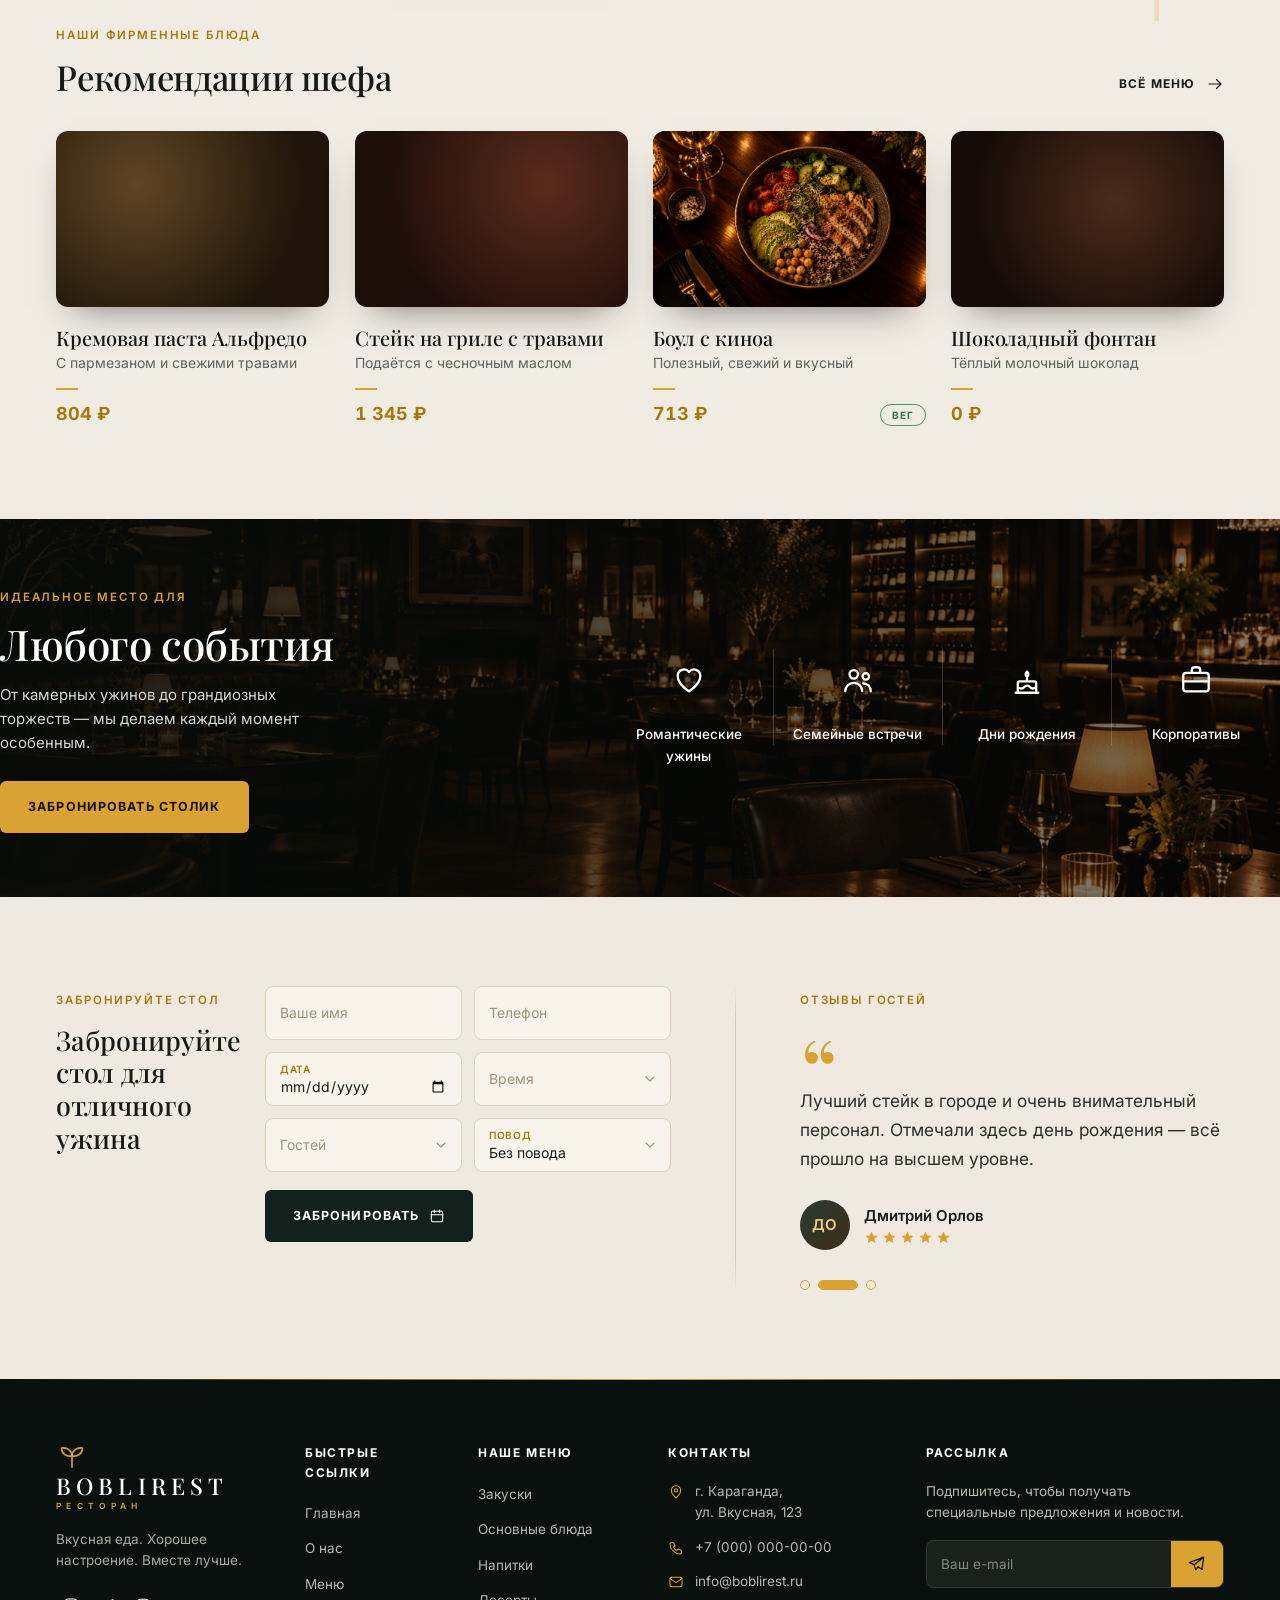
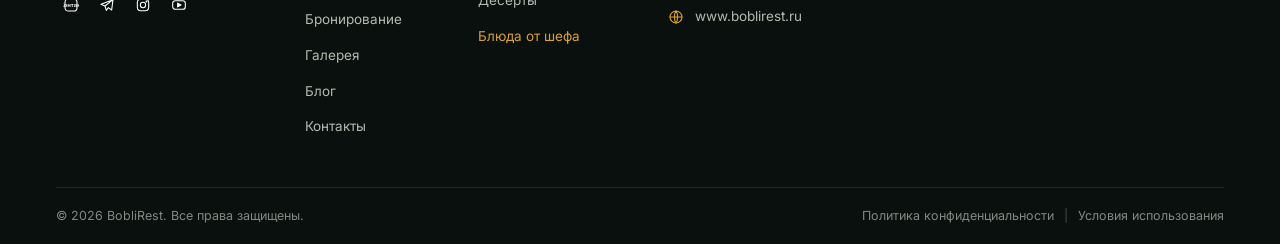
==== commit 39b3dad0: "Use existing initials for guest avatars" ====
--- a/projects/boblirest/BobliRestH.html
+++ b/projects/boblirest/BobliRestH.html
@@ -326,21 +326,21 @@
         <figure class="review is-active">
           <blockquote>Еда была просто потрясающей, а атмосфера — идеальной. Обязательно вернёмся ещё!</blockquote>
           <figcaption>
-            <figure class="photo photo--avatar" data-initials="АС"><img src="photos/guest-1.jpg" loading="lazy" decoding="async" alt="Анна Соколова"></figure>
+            <figure class="photo photo--avatar" data-initials="АС"></figure>
             <div><b>Анна Соколова</b><div class="stars" data-stars="5"></div></div>
           </figcaption>
         </figure>
         <figure class="review">
           <blockquote>Лучший стейк в городе и очень внимательный персонал. Отмечали здесь день рождения — всё прошло на высшем уровне.</blockquote>
           <figcaption>
-            <figure class="photo photo--avatar" data-initials="ДО"><img src="photos/guest-2.jpg" loading="lazy" decoding="async" alt="Дмитрий Орлов"></figure>
+            <figure class="photo photo--avatar" data-initials="ДО"></figure>
             <div><b>Дмитрий Орлов</b><div class="stars" data-stars="5"></div></div>
           </figcaption>
         </figure>
         <figure class="review">
           <blockquote>Уютный зал и невероятные десерты. Теперь это наше любимое место для семейных ужинов.</blockquote>
           <figcaption>
-            <figure class="photo photo--avatar" data-initials="МК"><img src="photos/guest-3.jpg" loading="lazy" decoding="async" alt="Мария Ковалёва"></figure>
+            <figure class="photo photo--avatar" data-initials="МК"></figure>
             <div><b>Мария Ковалёва</b><div class="stars" data-stars="5"></div></div>
           </figcaption>
         </figure>
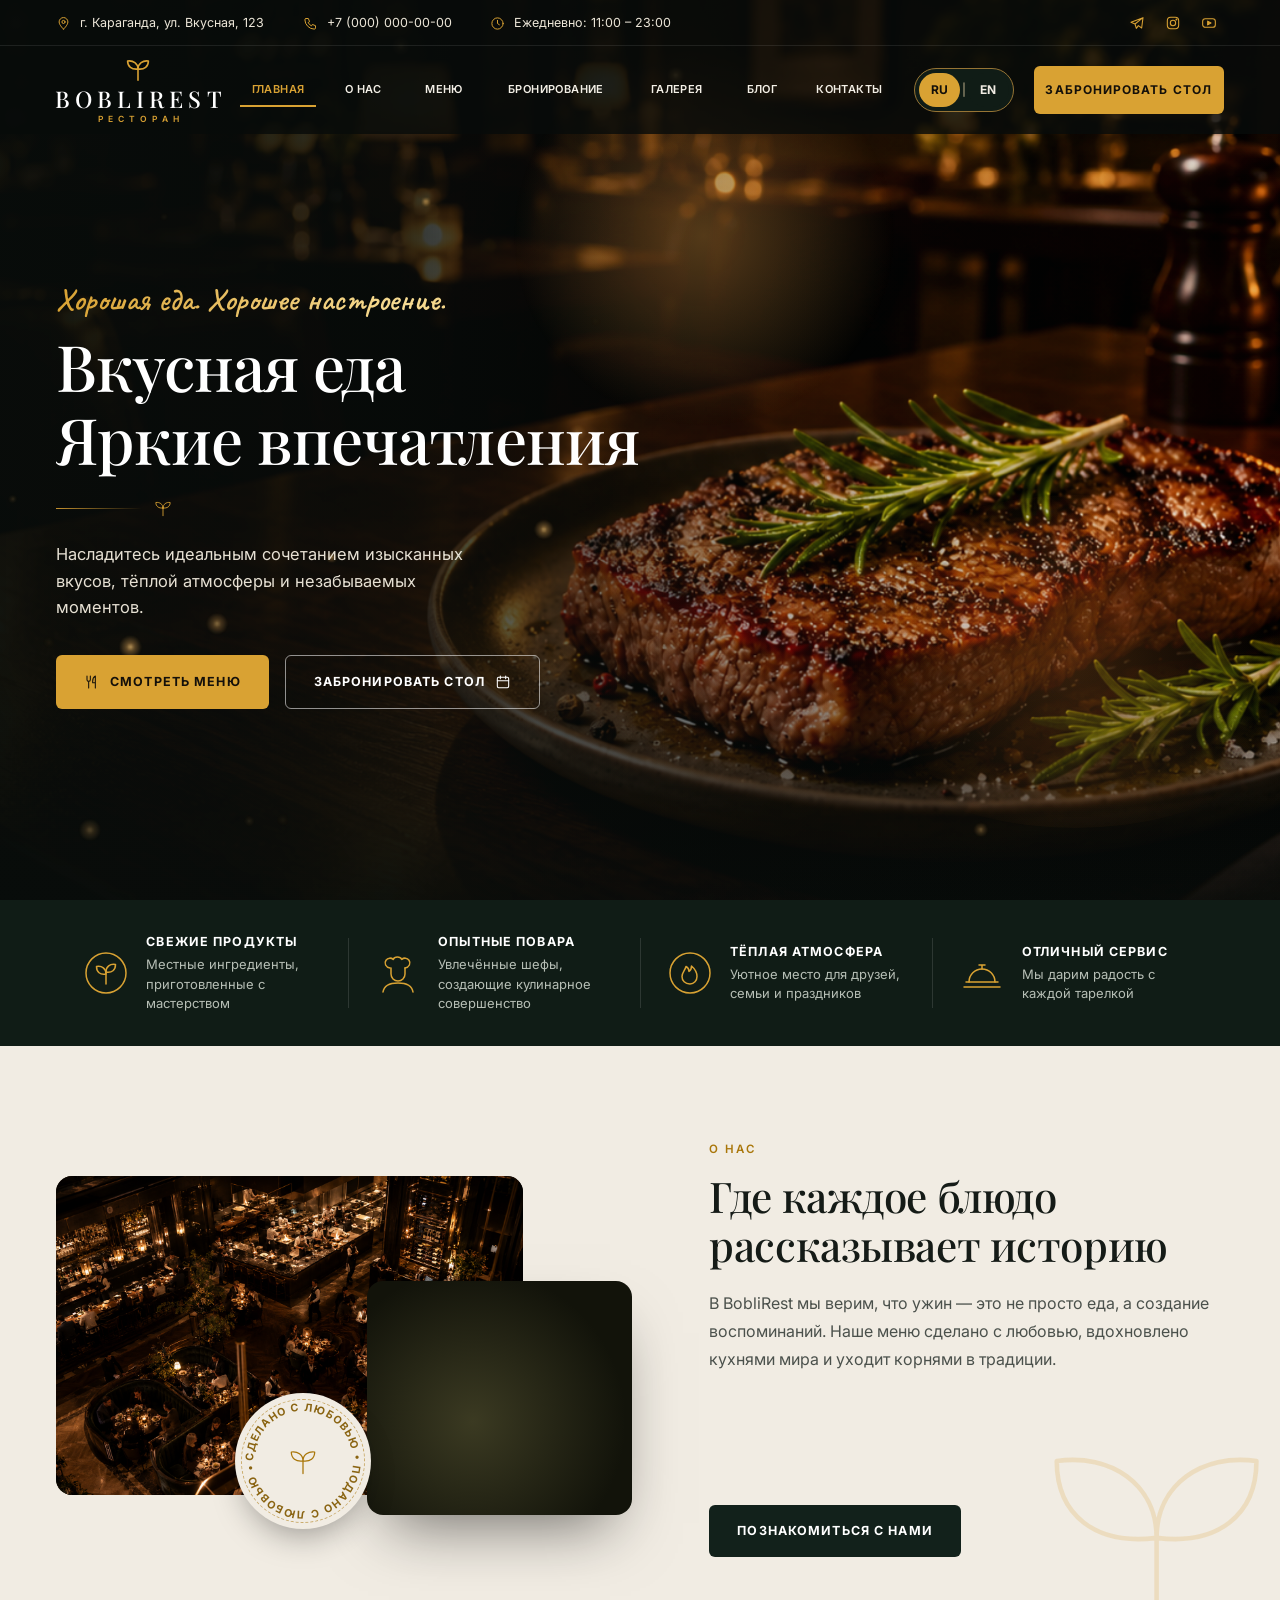
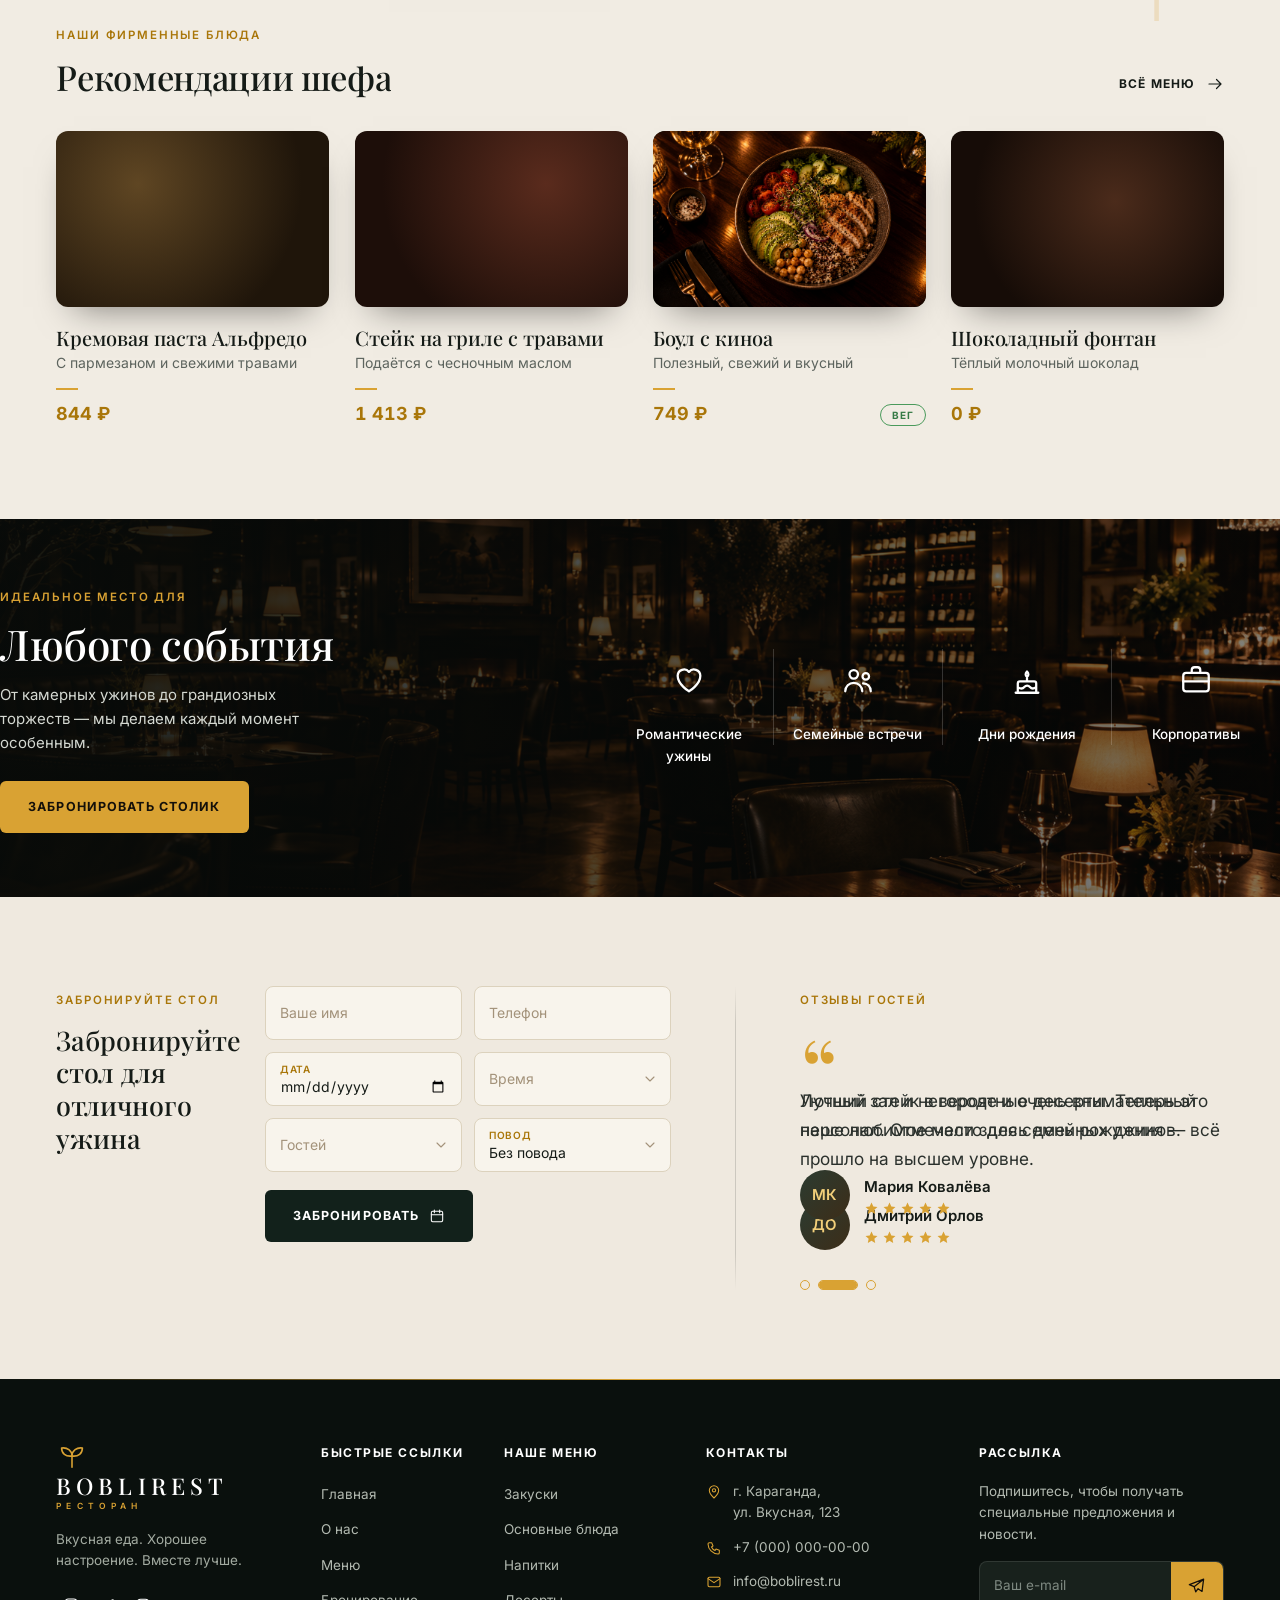
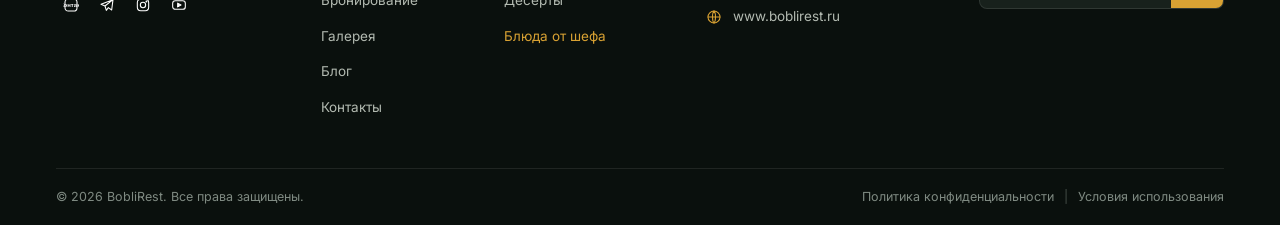
==== commit ad684e17: "Fix restaurant mobile header and horizontal overflow" ====
--- a/projects/boblirest/BobliRestH.html
+++ b/projects/boblirest/BobliRestH.html
@@ -90,7 +90,7 @@
       </ul>
     </nav>
     <div class="language-switch" role="group" aria-label="Язык / Language"><button type="button" data-language="ru" lang="ru" aria-label="Русский" aria-pressed="true">RU</button><span aria-hidden="true">|</span><button type="button" data-language="en" lang="en" aria-label="English" aria-pressed="false">EN</button></div>
-    <a class="btn btn--gold nav__cta" href="#reservation">Забронировать стол</a>
+    <a class="btn btn--gold nav__cta" href="#reservation"><span class="nav__cta-desktop">Забронировать стол</span><span class="nav__cta-mobile">Записаться</span></a>
     <button class="burger" id="burger" aria-label="Открыть меню" aria-expanded="false"><i></i><i></i><i></i></button>
   </div>
 </header>
--- a/projects/boblirest/BobliRestC.css
+++ b/projects/boblirest/BobliRestC.css
@@ -303,7 +303,7 @@
 .form__submit{grid-column:1/-1;justify-self:start;margin-top:6px}
 .reviews{position:relative}
 .qm{display:block;height:46px;margin:6px 0 10px;font-family:var(--serif);font-size:92px;line-height:.85;color:var(--gold)}
-.reviews__viewport{display:grid}
+.reviews__viewport{display:grid;overflow:hidden;min-width:0}
 .review{grid-area:1/1;opacity:0;visibility:hidden;transform:translateX(38px);transition:opacity .6s,transform .8s var(--ease),visibility 0s .6s}
 .review.is-active{opacity:1;visibility:visible;transform:none;transition:opacity .7s .2s,transform .9s .2s var(--ease),visibility 0s}
 .review blockquote{max-width:470px;font-size:clamp(16px,1.35vw,19px);line-height:1.7;color:#2a302c}
@@ -484,19 +484,40 @@
 .language-switch button:focus-visible{outline:2px solid #f2cf7a;outline-offset:2px}
 .language-switch>span{color:#c8b791;text-align:center;font-size:12px;opacity:1}
 @media(max-width:1199px){
-  .nav__in{grid-template-columns:minmax(0,1fr) 100px 46px;gap:16px}
+  .site-header,.site-header.is-scrolled,.menu-open .site-header{background:#0a100d;padding-top:env(safe-area-inset-top,0px)}
+  .topbar{display:none}
+  .nav__in,.is-scrolled .nav__in{grid-template-columns:minmax(0,1fr) 80px 110px 44px;gap:12px;height:76px;transition:none}
+  .nav__in>*{min-width:0}
+  .nav__in .logo{justify-self:start;gap:3px}
+  .nav__in .logo__mark{width:22px;height:19px}
+  .nav__in .logo__name{font-size:16px;letter-spacing:.08em;padding-left:.08em}
+  .nav__in .logo__sub{font-size:6px;letter-spacing:.35em;padding-left:.35em}
+  .nav__in .language-switch{width:80px;height:44px;padding:3px;grid-template-columns:1fr 4px 1fr}
+  .nav__in .language-switch button{height:36px;font-size:11px}
+  .nav__in .nav__cta{display:inline-flex;width:110px;height:44px;padding:0 6px;font-size:12px;letter-spacing:0;text-transform:none}
+  .nav__cta-desktop{display:none}
+  .nav__cta-mobile{display:inline}
+  .nav__in .burger{width:44px;height:44px}
+  .mnav{top:calc(76px + env(safe-area-inset-top,0px));padding:24px var(--pad) max(28px,env(safe-area-inset-bottom,0px));justify-content:flex-start;overflow-y:auto;overscroll-behavior:contain}
+  .mnav a.mlink{font-size:28px;padding:5px 0}
+  html{scroll-padding-top:calc(92px + env(safe-area-inset-top,0px))}
 }
 @media(max-width:480px){
-  .nav__in{gap:10px;grid-template-columns:minmax(0,1fr) 100px 40px}
+  .nav__in,.is-scrolled .nav__in{padding-inline:12px;gap:6px;grid-template-columns:minmax(0,1fr) 68px 86px 40px;height:70px}
+  .nav__in .language-switch{width:68px}
+  .nav__in .nav__cta{width:86px;font-size:11px}
   .nav__in .burger{width:40px;height:40px}
   .nav__in .burger i{left:10px;right:10px}
   .nav__in .burger i:nth-child(1){top:13px}
   .nav__in .burger i:nth-child(2){top:19px}
   .nav__in .burger i:nth-child(3){top:25px}
   .menu-open .nav__in .burger i:nth-child(1),.menu-open .nav__in .burger i:nth-child(3){top:19px}
-  .nav__in .logo__name{font-size:18px}
-  .nav__in .logo__mark{width:25px}
-}
-@media(max-width:480px){
-  .nav__in .logo__name{font-size:16px;letter-spacing:.1em;padding-left:.1em}
-}
+  .nav__in .logo__name{font-size:12px}
+  .nav__in .logo__mark{width:20px;height:18px}
+  .mnav{top:calc(70px + env(safe-area-inset-top,0px))}
+}
+@media(min-width:1200px){.nav__cta-mobile{display:none}}
+/* Clip decorative motion without creating a second horizontal scroll container. */
+html,body{overflow-x:clip}
+.book__grid>*,.book__left>*,.form>*,.footer__grid>*{min-width:0}
+@media(max-width:900px){.field input,.field select,.news input{font-size:16px}}
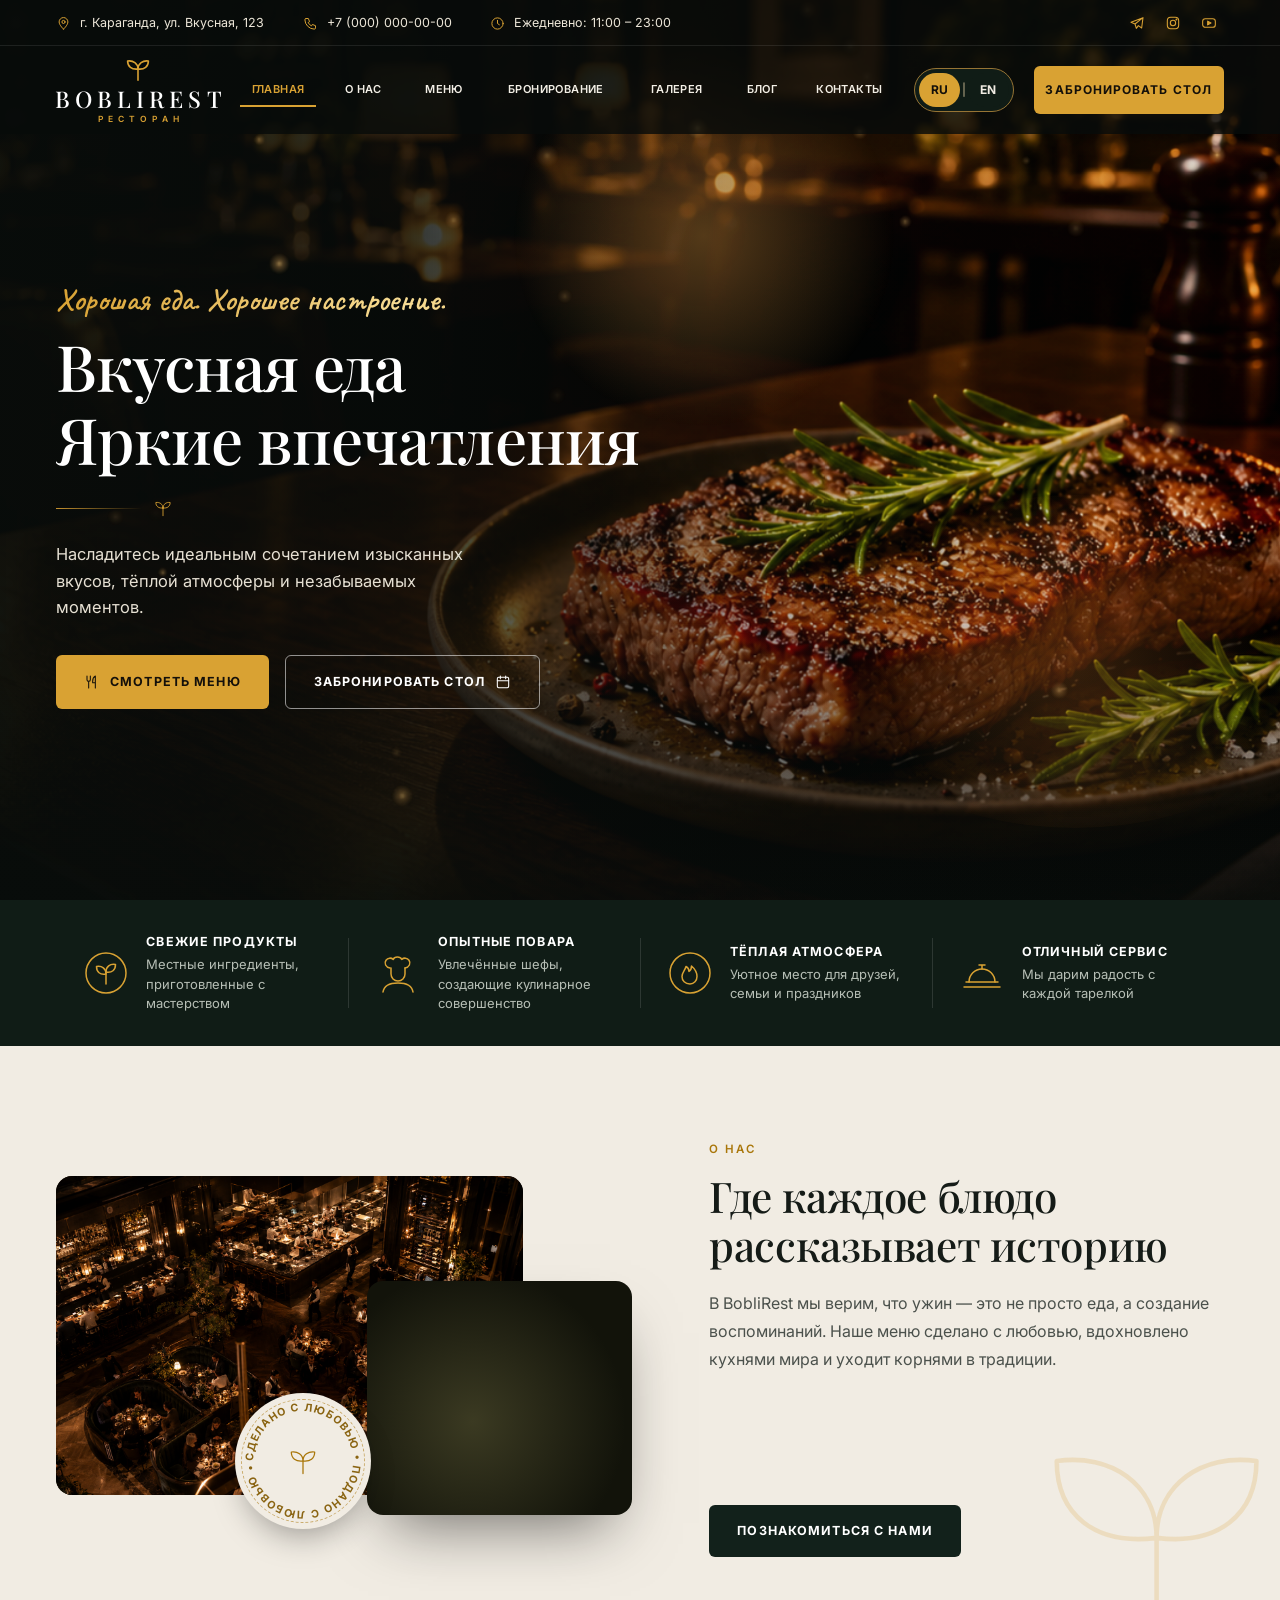
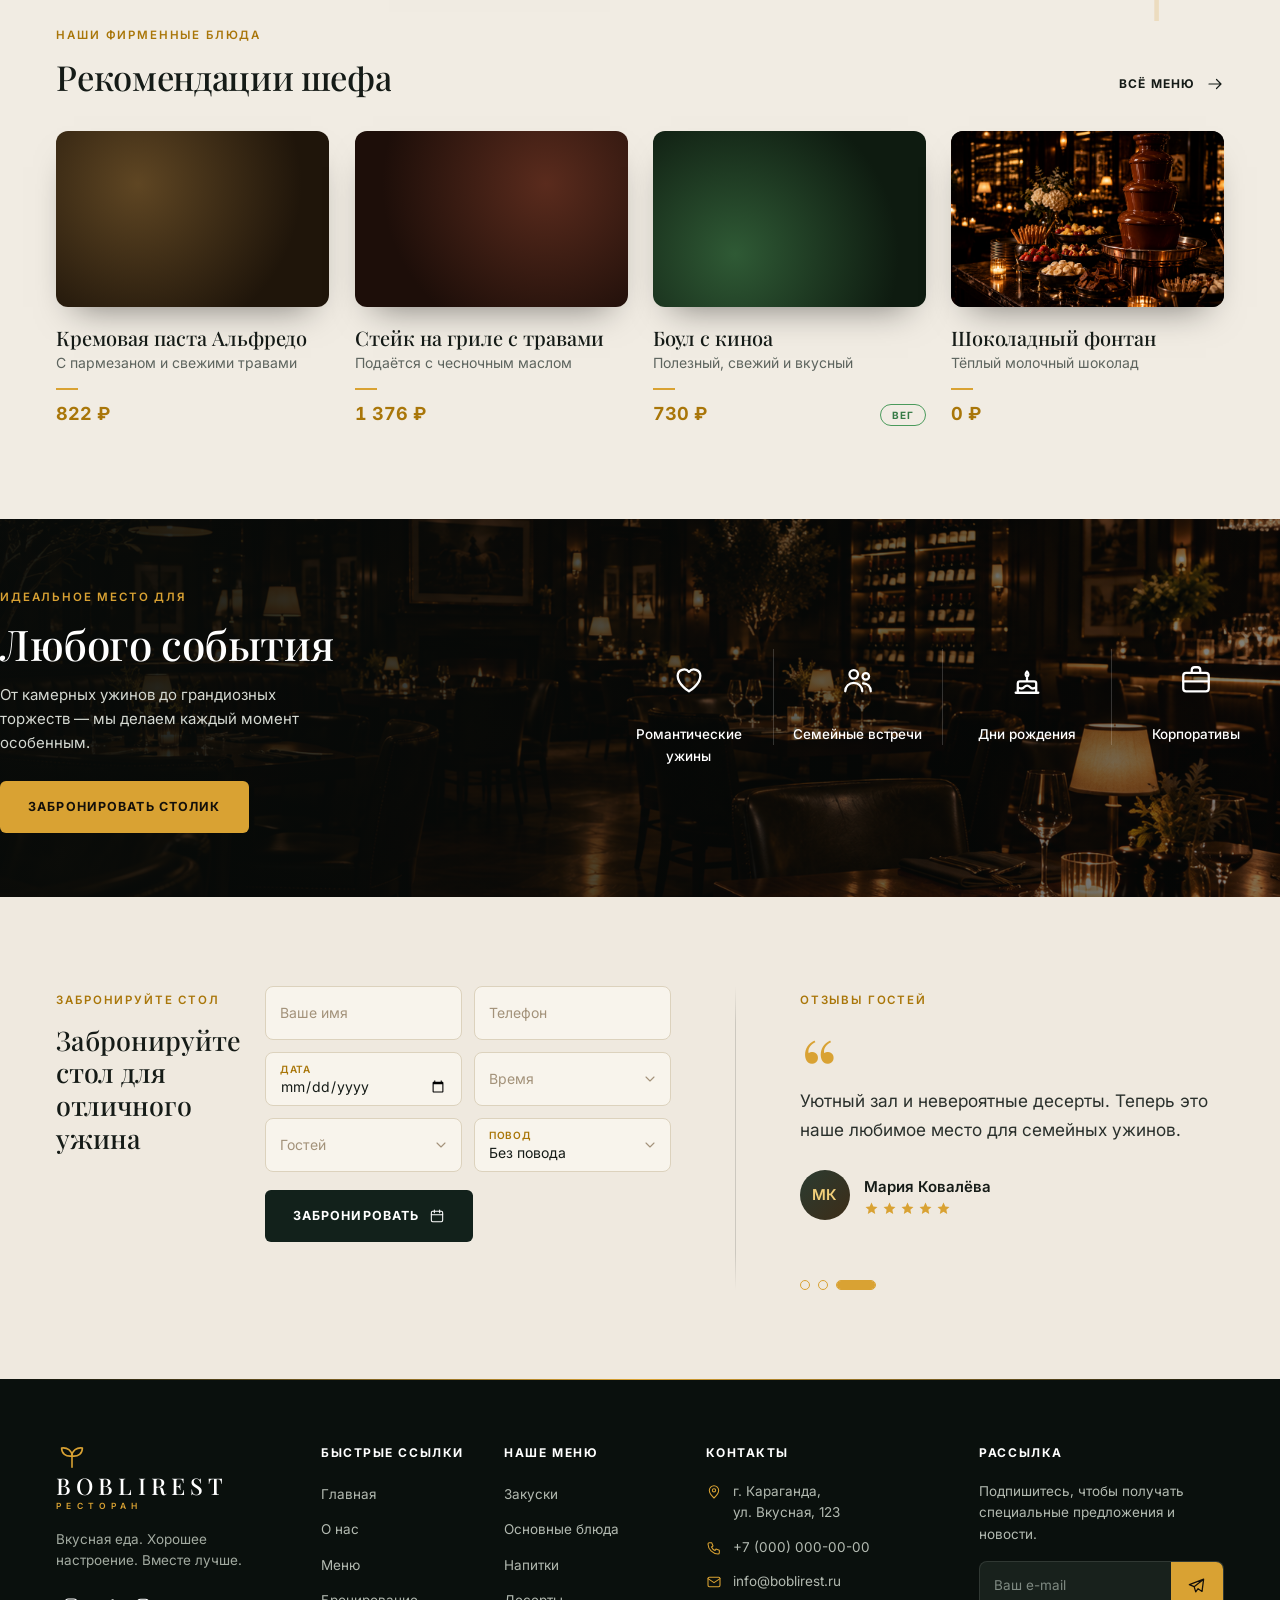
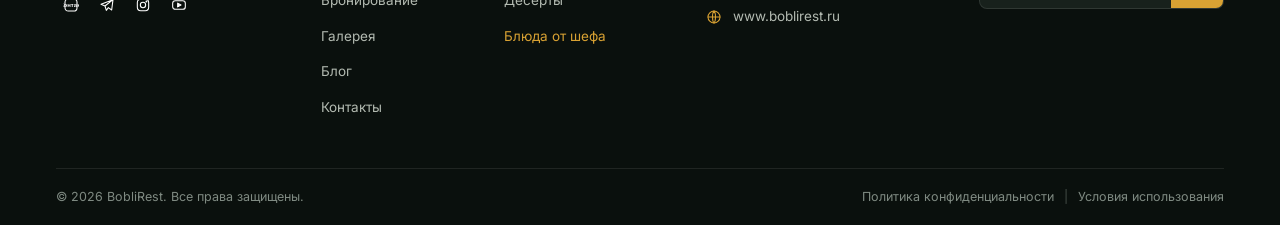
==== commit 26323e2e: "Refresh cached restaurant assets after mobile fixes" ====
--- a/projects/boblirest/BobliRestH.html
+++ b/projects/boblirest/BobliRestH.html
@@ -10,11 +10,11 @@
 <link rel="preconnect" href="https://fonts.googleapis.com">
 <link rel="preconnect" href="https://fonts.gstatic.com" crossorigin>
 <link href="https://fonts.googleapis.com/css2?family=Caveat:wght@500;600&family=Inter:wght@400;500;600;700&family=Playfair+Display:wght@400;500;600&display=swap" rel="stylesheet">
-<link rel="stylesheet" href="BobliRestC.css">
+<link rel="stylesheet" href="BobliRestC.css?v=20261001">
 <script>document.documentElement.classList.add('js')</script>
 <noscript><style>body.is-loading{overflow:auto!important}.preloader{display:none!important}.rise,[data-reveal],.line>span,.w>span{opacity:1!important;transform:none!important;clip-path:none!important}</style></noscript>
-<script src="BobliRestLanguages.js" defer></script>
-<script src="BobliRestJS.js" defer></script>
+<script src="BobliRestLanguages.js?v=20261001" defer></script>
+<script src="BobliRestJS.js?v=20261001" defer></script>
 </head>
 <body class="is-loading">
 
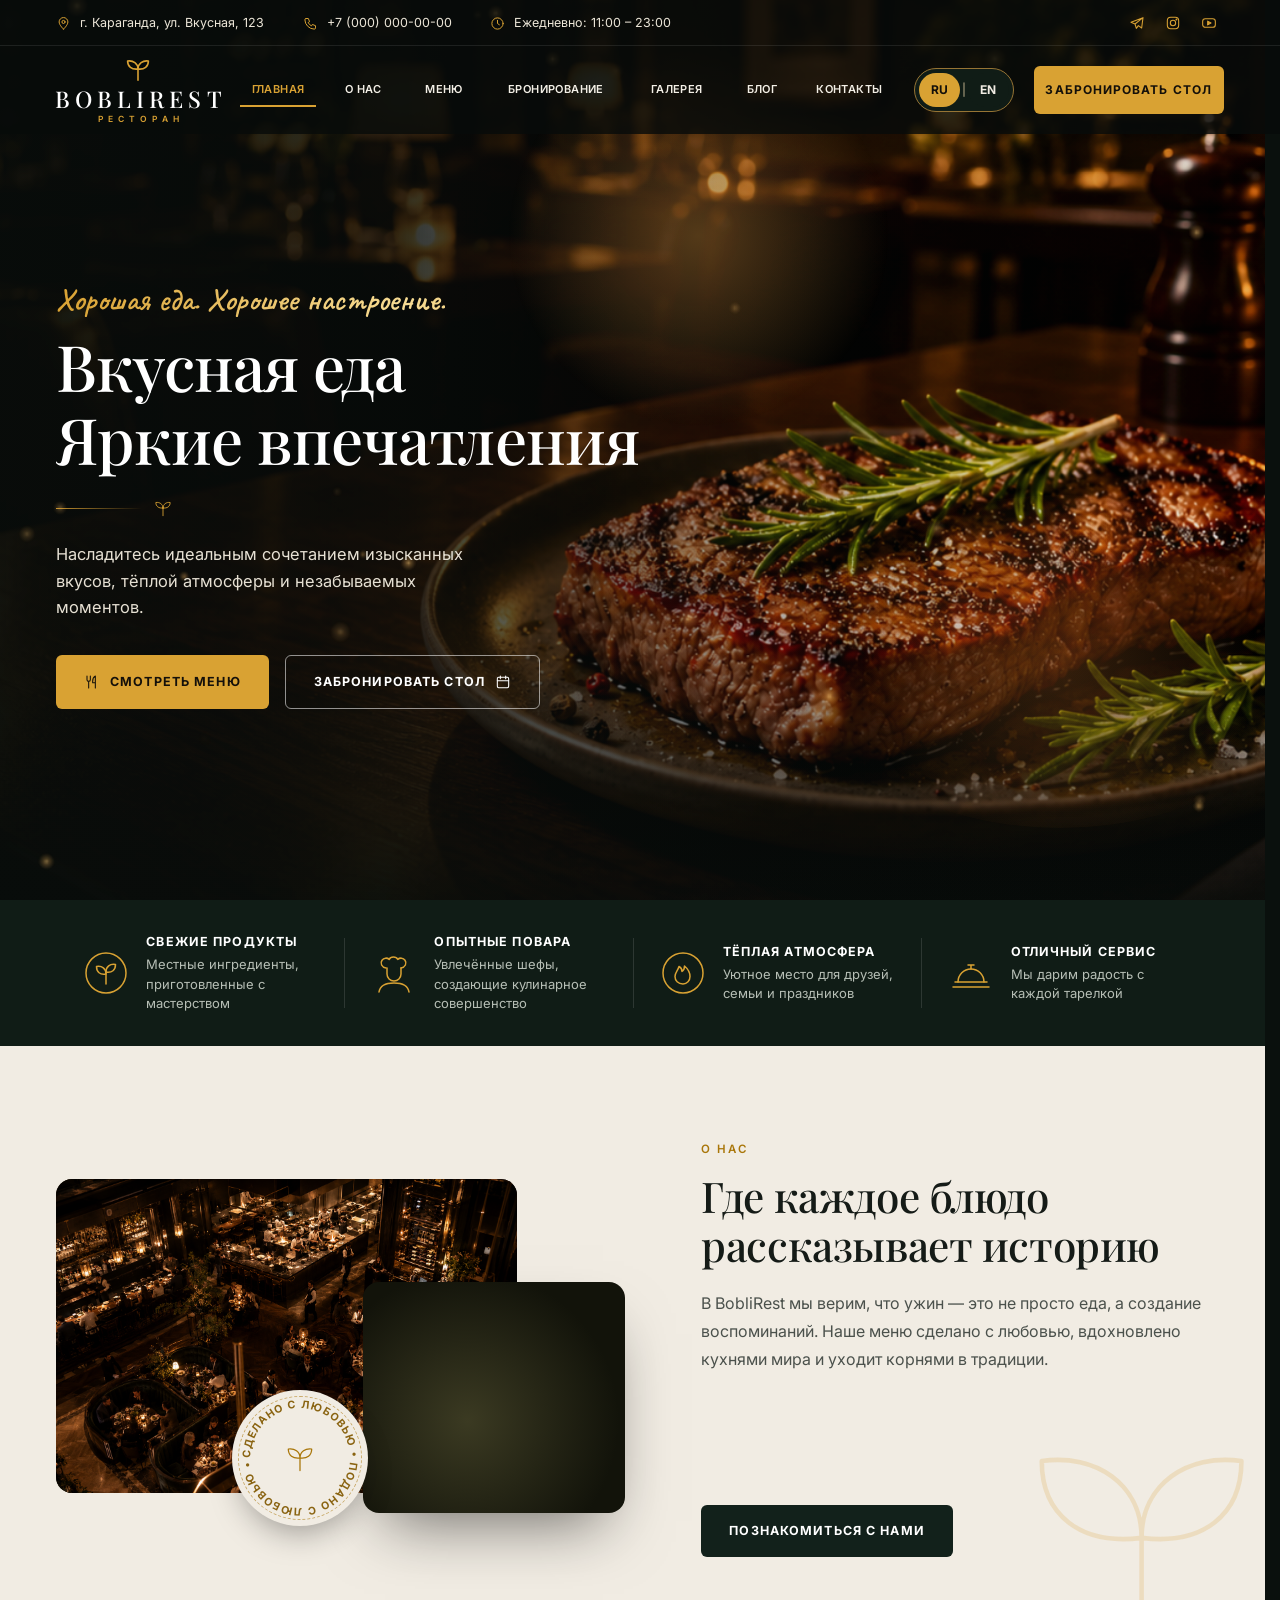
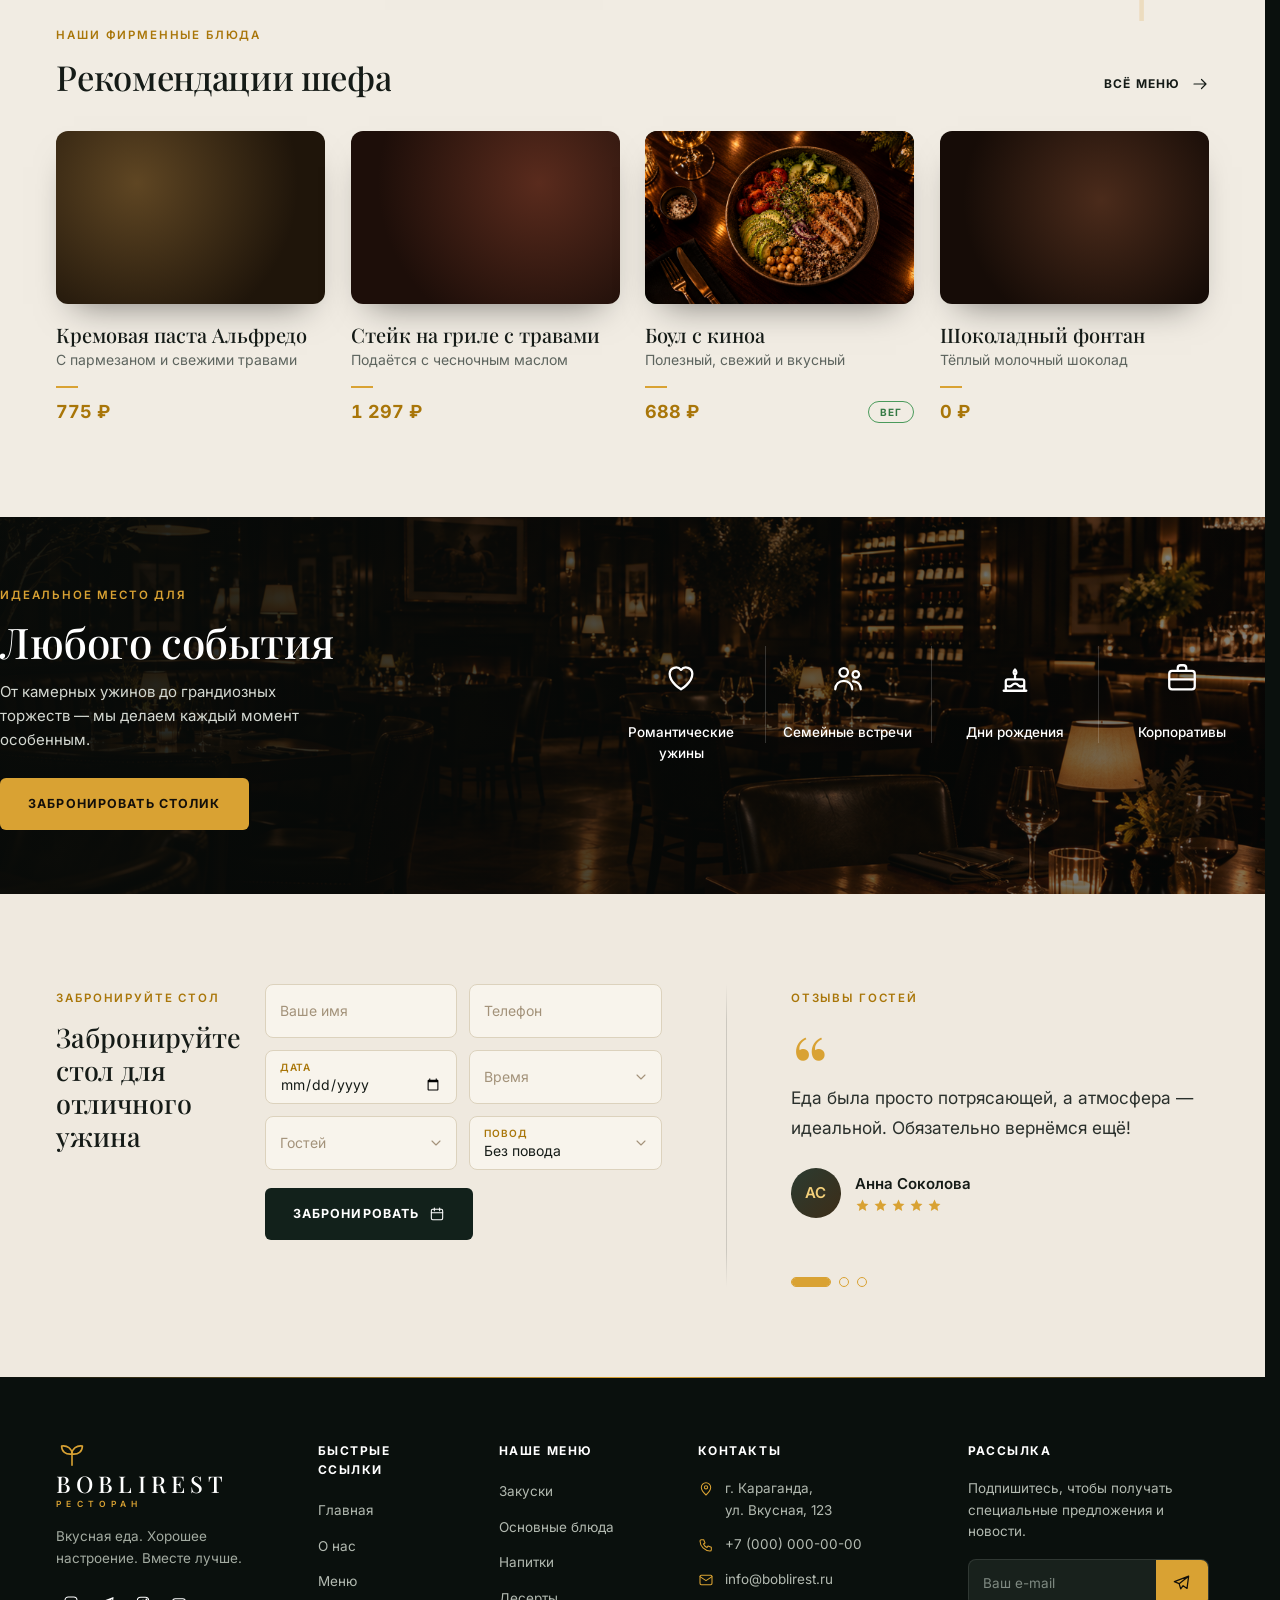
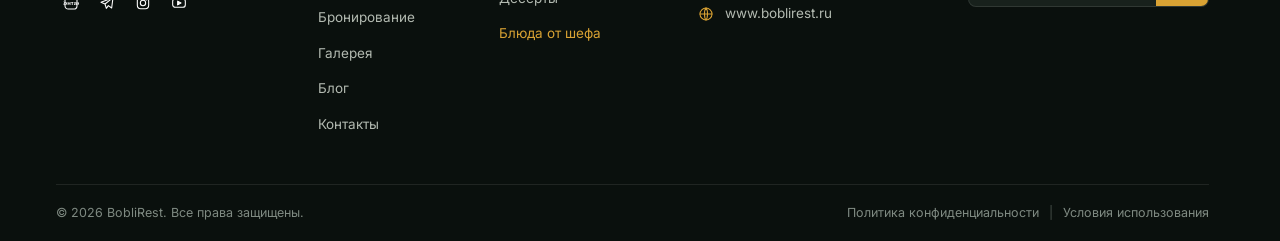
==== commit e0f7dad0: "Version final mobile stylesheet" ====
--- a/projects/boblirest/BobliRestH.html
+++ b/projects/boblirest/BobliRestH.html
@@ -10,7 +10,7 @@
 <link rel="preconnect" href="https://fonts.googleapis.com">
 <link rel="preconnect" href="https://fonts.gstatic.com" crossorigin>
 <link href="https://fonts.googleapis.com/css2?family=Caveat:wght@500;600&family=Inter:wght@400;500;600;700&family=Playfair+Display:wght@400;500;600&display=swap" rel="stylesheet">
-<link rel="stylesheet" href="BobliRestC.css?v=20261001">
+<link rel="stylesheet" href="BobliRestC.css?v=cb63999">
 <script>document.documentElement.classList.add('js')</script>
 <noscript><style>body.is-loading{overflow:auto!important}.preloader{display:none!important}.rise,[data-reveal],.line>span,.w>span{opacity:1!important;transform:none!important;clip-path:none!important}</style></noscript>
 <script src="BobliRestLanguages.js?v=20261001" defer></script>
--- a/projects/boblirest/BobliRestC.css
+++ b/projects/boblirest/BobliRestC.css
@@ -512,12 +512,14 @@
   .nav__in .burger i:nth-child(2){top:19px}
   .nav__in .burger i:nth-child(3){top:25px}
   .menu-open .nav__in .burger i:nth-child(1),.menu-open .nav__in .burger i:nth-child(3){top:19px}
-  .nav__in .logo__name{font-size:12px}
+  .nav__in .logo__name{font-size:clamp(10px,3.4vw,12px)}
   .nav__in .logo__mark{width:20px;height:18px}
   .mnav{top:calc(70px + env(safe-area-inset-top,0px))}
 }
 @media(min-width:1200px){.nav__cta-mobile{display:none}}
 /* Clip decorative motion without creating a second horizontal scroll container. */
 html,body{overflow-x:clip}
+html{scrollbar-gutter:stable}
+html:has(body.menu-open){overflow:hidden}
 .book__grid>*,.book__left>*,.form>*,.footer__grid>*{min-width:0}
 @media(max-width:900px){.field input,.field select,.news input{font-size:16px}}
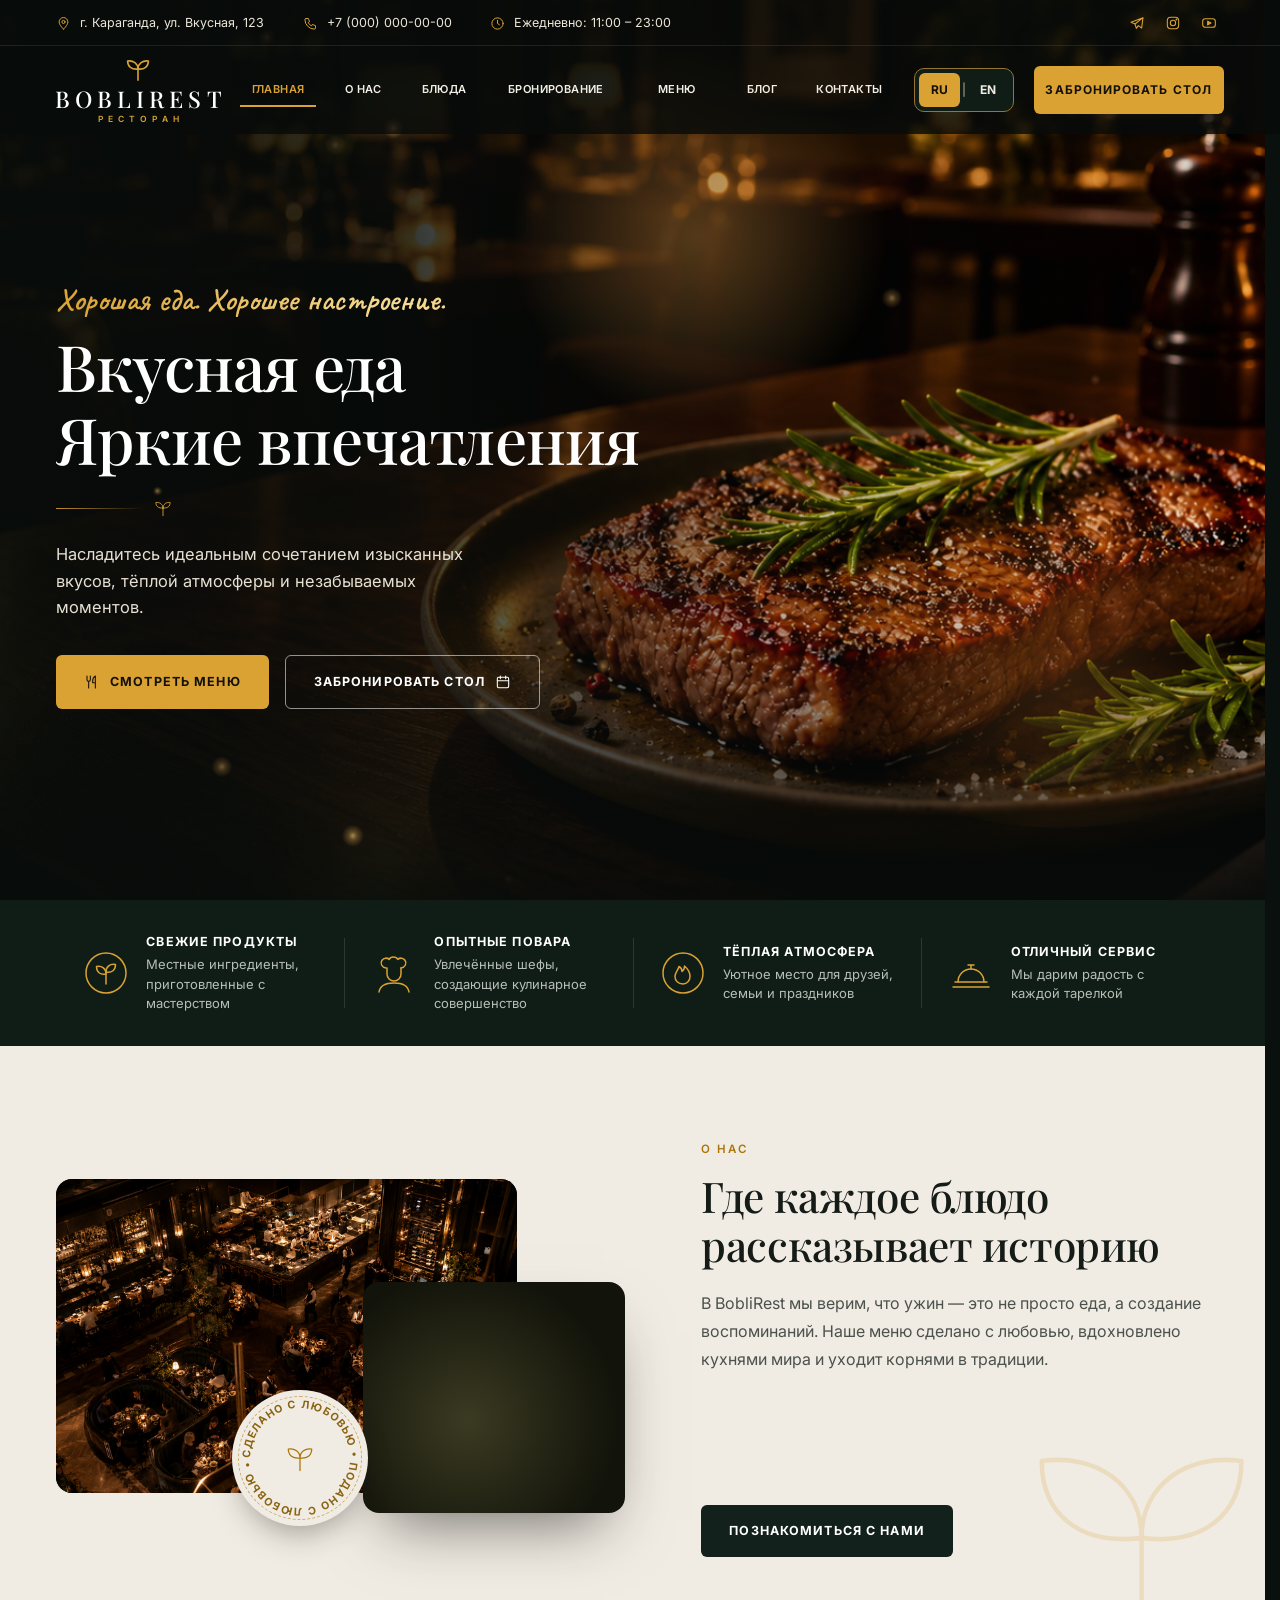
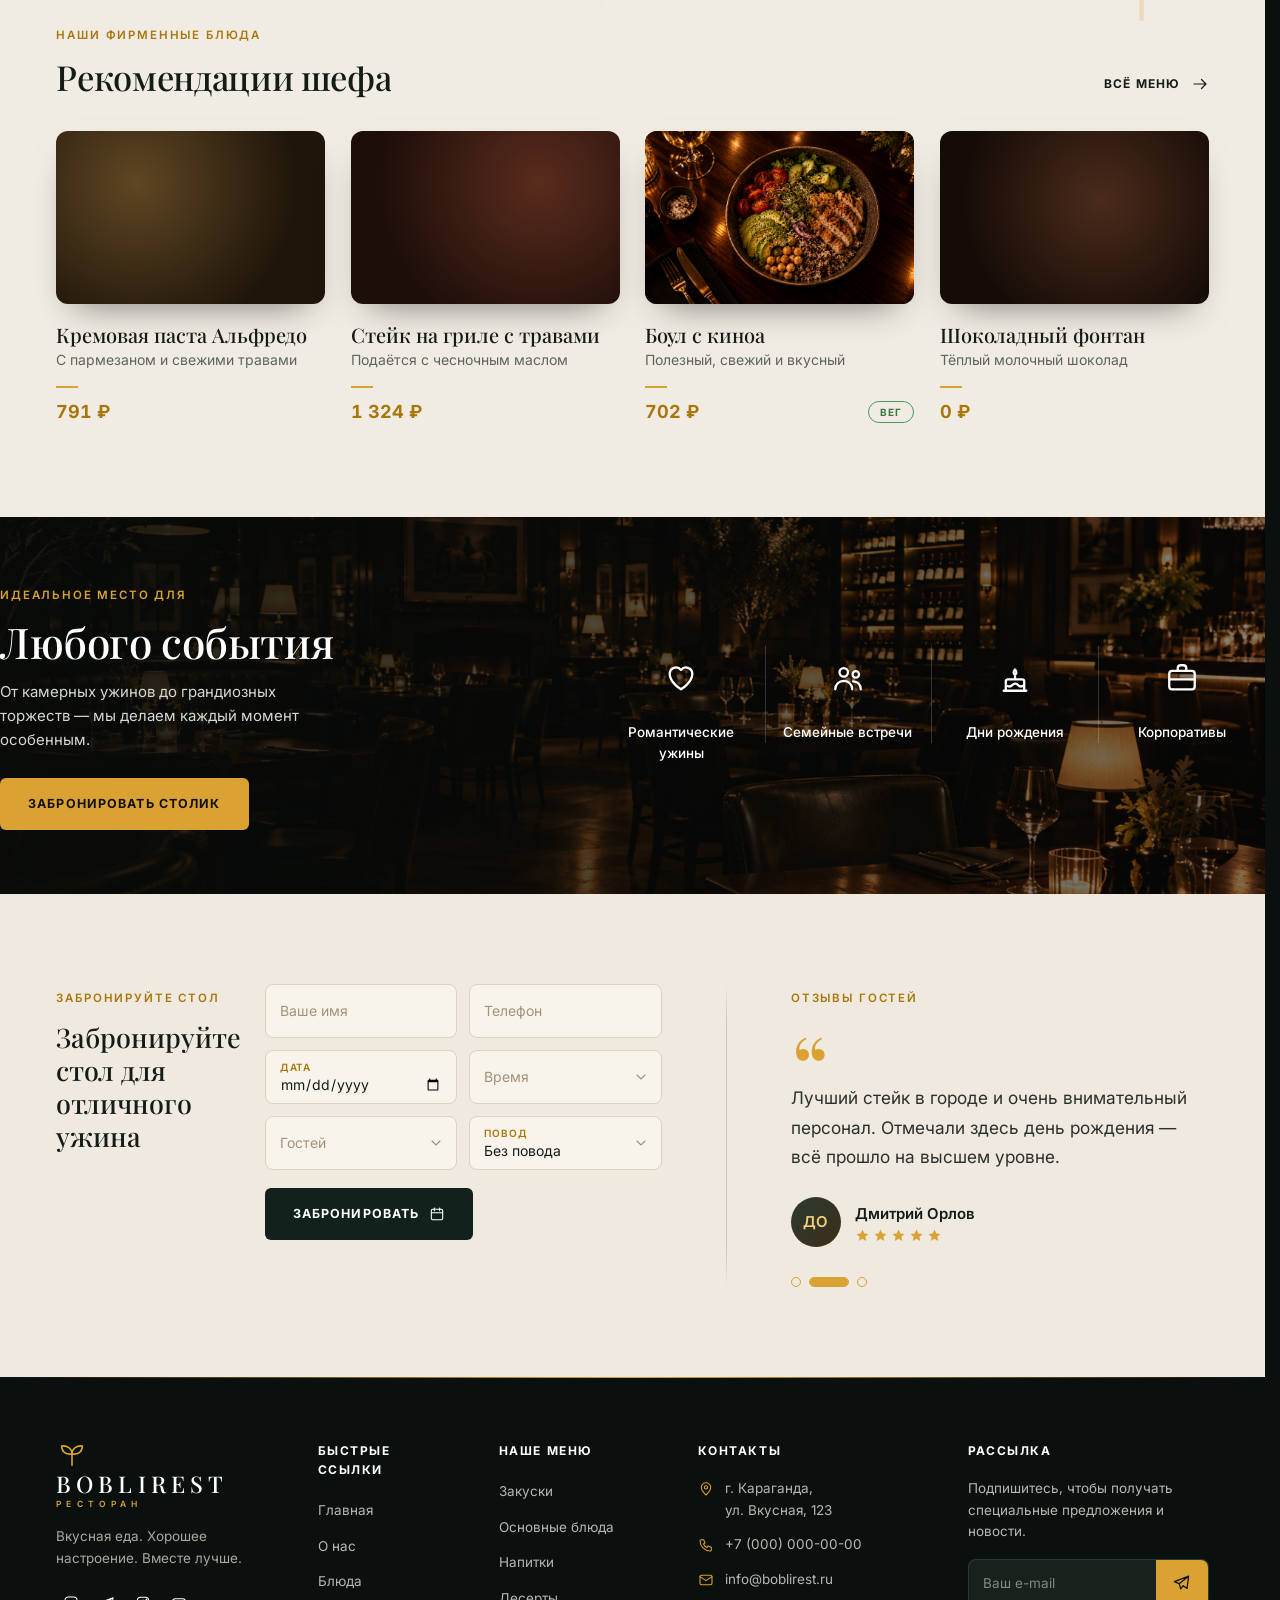
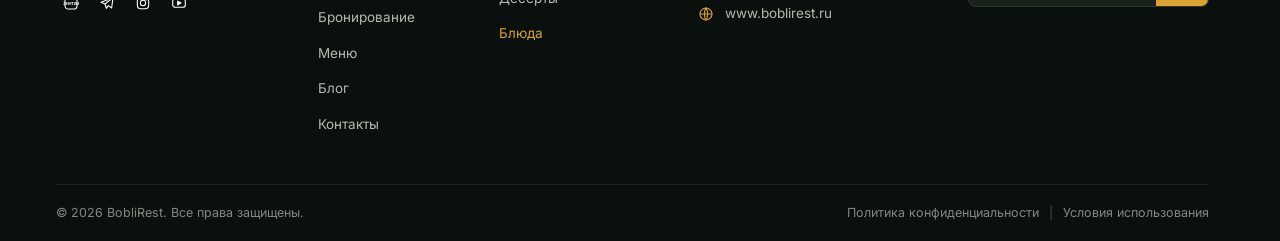
==== commit 078c08dc: "Add bilingual restaurant menu with dish details and waiter basket" ====
--- a/projects/boblirest/BobliRestH.html
+++ b/projects/boblirest/BobliRestH.html
@@ -10,10 +10,10 @@
 <link rel="preconnect" href="https://fonts.googleapis.com">
 <link rel="preconnect" href="https://fonts.gstatic.com" crossorigin>
 <link href="https://fonts.googleapis.com/css2?family=Caveat:wght@500;600&family=Inter:wght@400;500;600;700&family=Playfair+Display:wght@400;500;600&display=swap" rel="stylesheet">
-<link rel="stylesheet" href="BobliRestC.css?v=cb63999">
+<link rel="stylesheet" href="BobliRestC.css?v=menu1">
 <script>document.documentElement.classList.add('js')</script>
 <noscript><style>body.is-loading{overflow:auto!important}.preloader{display:none!important}.rise,[data-reveal],.line>span,.w>span{opacity:1!important;transform:none!important;clip-path:none!important}</style></noscript>
-<script src="BobliRestLanguages.js?v=20261001" defer></script>
+<script src="BobliRestLanguages.js?v=menu1" defer></script>
 <script src="BobliRestJS.js?v=20261001" defer></script>
 </head>
 <body class="is-loading">
@@ -82,9 +82,9 @@
       <ul>
         <li><a class="active" href="#home">Главная</a></li>
         <li><a href="#about">О нас</a></li>
-        <li><a href="#menu">Меню</a></li>
+        <li><a href="#menu">Блюда</a></li>
         <li><a href="#reservation">Бронирование</a></li>
-        <li><a href="#" data-soon="Галерея">Галерея</a></li>
+        <li><a href="menu.html">Меню</a></li>
         <li><a href="#" data-soon="Блог">Блог</a></li>
         <li><a href="#contact">Контакты</a></li>
       </ul>
@@ -100,9 +100,9 @@
   <nav aria-label="Мобильное меню">
     <a class="mlink" style="--i:0" href="#home">Главная</a>
     <a class="mlink" style="--i:1" href="#about">О нас</a>
-    <a class="mlink" style="--i:2" href="#menu">Меню</a>
+    <a class="mlink" style="--i:2" href="#menu">Блюда</a>
     <a class="mlink" style="--i:3" href="#reservation">Бронирование</a>
-    <a class="mlink" style="--i:4" href="#" data-soon="Галерея">Галерея</a>
+    <a class="mlink" style="--i:4" href="menu.html">Меню</a>
     <a class="mlink" style="--i:5" href="#" data-soon="Блог">Блог</a>
     <a class="mlink" style="--i:6" href="#contact">Контакты</a>
   </nav>
@@ -134,7 +134,7 @@
       <div class="hero__divider rise" style="--d:1s" aria-hidden="true"><i></i><svg class="ico"><use href="#i-sprout"/></svg></div>
       <p class="hero__text rise" style="--d:1.1s">Насладитесь идеальным сочетанием изысканных вкусов, тёплой атмосферы и незабываемых моментов.</p>
       <div class="hero__actions rise" style="--d:1.25s">
-        <a class="btn btn--gold" href="#menu" data-magnetic><svg class="ico"><use href="#i-fork"/></svg>Смотреть меню</a>
+        <a class="btn btn--gold" href="menu.html"><svg class="ico"><use href="#i-fork"/></svg>Смотреть меню</a>
         <a class="btn btn--ghost" href="#reservation" data-magnetic>Забронировать стол<svg class="ico"><use href="#i-cal"/></svg></a>
       </div>
     </div>
@@ -223,7 +223,7 @@
         <span class="eyebrow">Наши фирменные блюда</span>
         <h2 class="h2 h2--md" data-split>Рекомендации шефа</h2>
       </div>
-      <a class="link-arrow" href="#" data-soon="Полное меню">Всё меню<svg class="ico"><use href="#i-arrow"/></svg></a>
+      <a class="link-arrow" href="menu.html">Всё меню<svg class="ico"><use href="#i-arrow"/></svg></a>
     </div>
 
     <ul class="dishes__grid" data-stagger>
@@ -378,9 +378,9 @@
         <ul class="footer__links">
           <li><a href="#home">Главная</a></li>
           <li><a href="#about">О нас</a></li>
-          <li><a href="#menu">Меню</a></li>
+          <li><a href="#menu">Блюда</a></li>
           <li><a href="#reservation">Бронирование</a></li>
-          <li><a href="#" data-soon="Галерея">Галерея</a></li>
+          <li><a href="menu.html">Меню</a></li>
           <li><a href="#" data-soon="Блог">Блог</a></li>
           <li><a href="#contact">Контакты</a></li>
         </ul>
@@ -392,7 +392,7 @@
           <li><a href="#menu">Основные блюда</a></li>
           <li><a href="#menu">Напитки</a></li>
           <li><a href="#menu">Десерты</a></li>
-          <li><a class="gold" href="#menu">Блюда от шефа</a></li>
+          <li><a class="gold" href="#menu">Блюда</a></li>
         </ul>
       </div>
       <div>
--- a/projects/boblirest/BobliRestC.css
+++ b/projects/boblirest/BobliRestC.css
@@ -523,3 +523,7 @@
 html:has(body.menu-open){overflow:hidden}
 .book__grid>*,.book__left>*,.form>*,.footer__grid>*{min-width:0}
 @media(max-width:900px){.field input,.field select,.news input{font-size:16px}}
+
+/* Compact rectangular language selector. */
+.language-switch{border-radius:10px}
+.language-switch button{border-radius:6px}
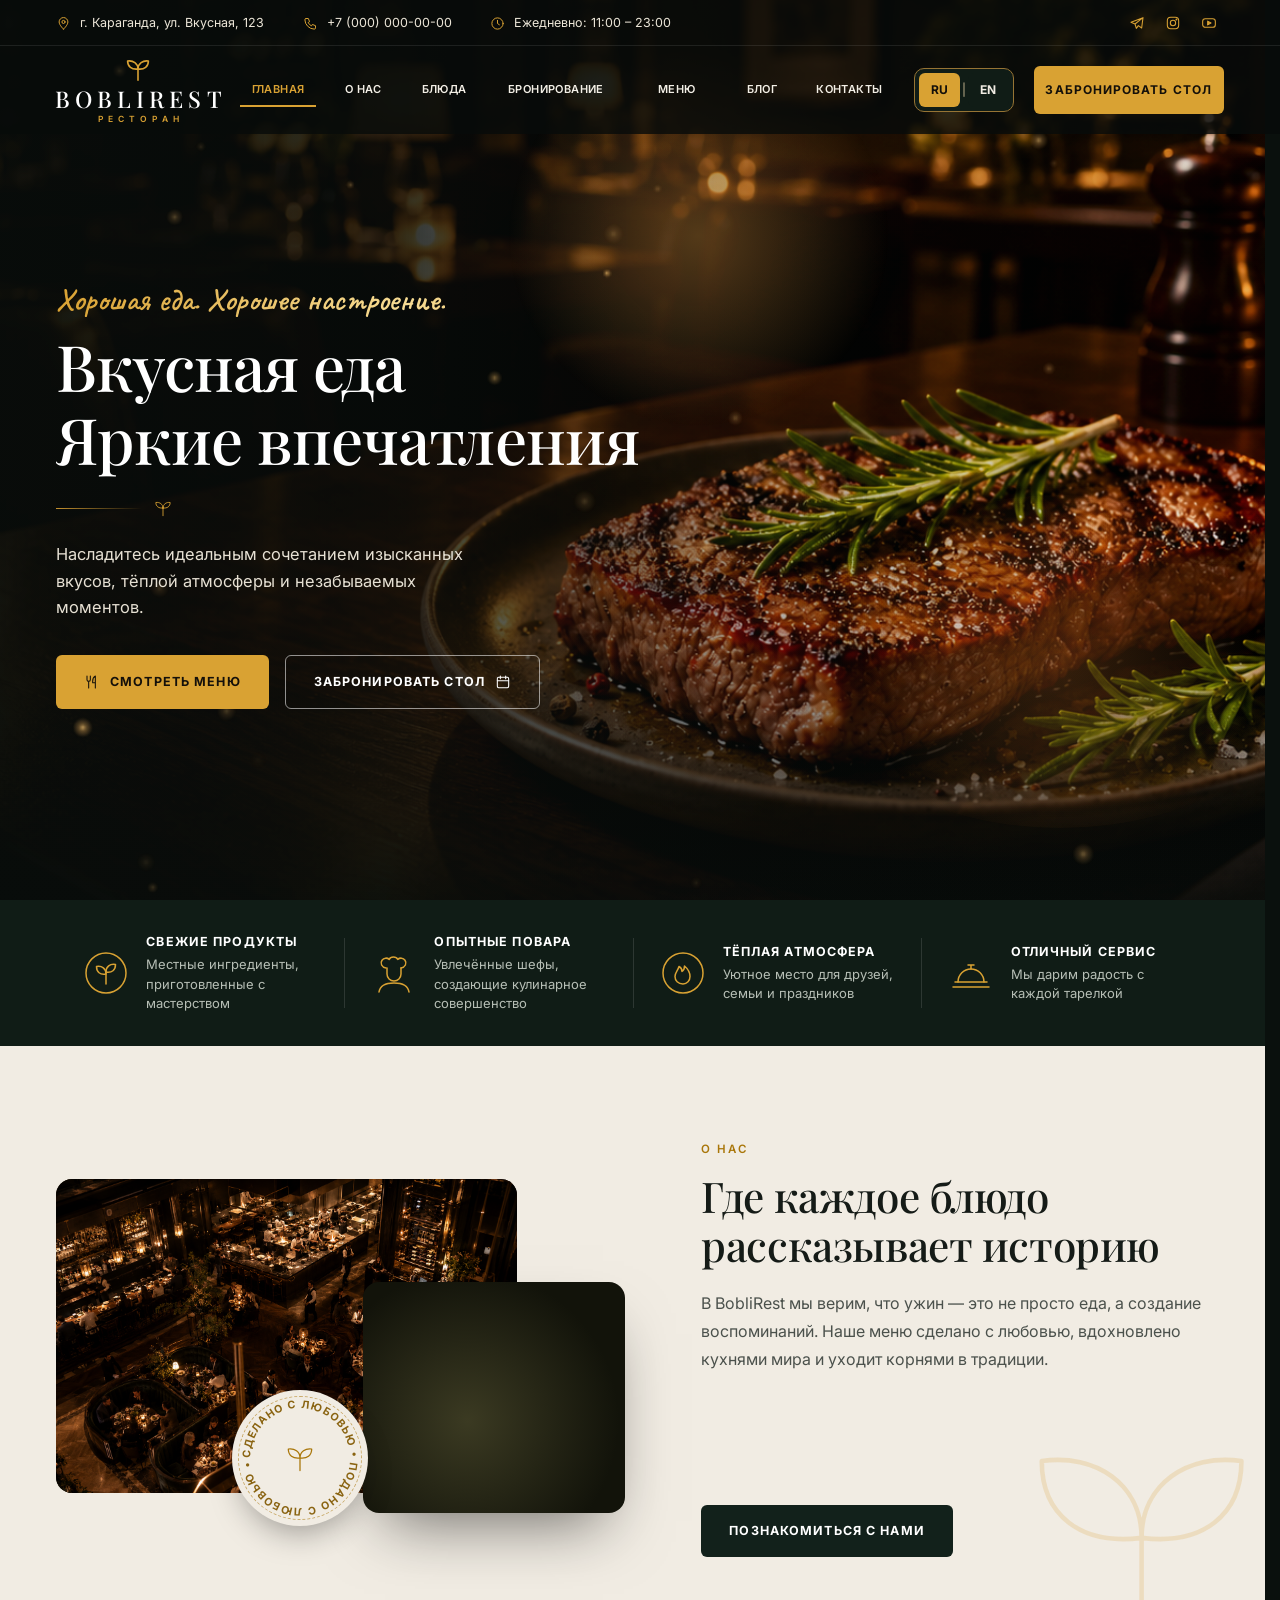
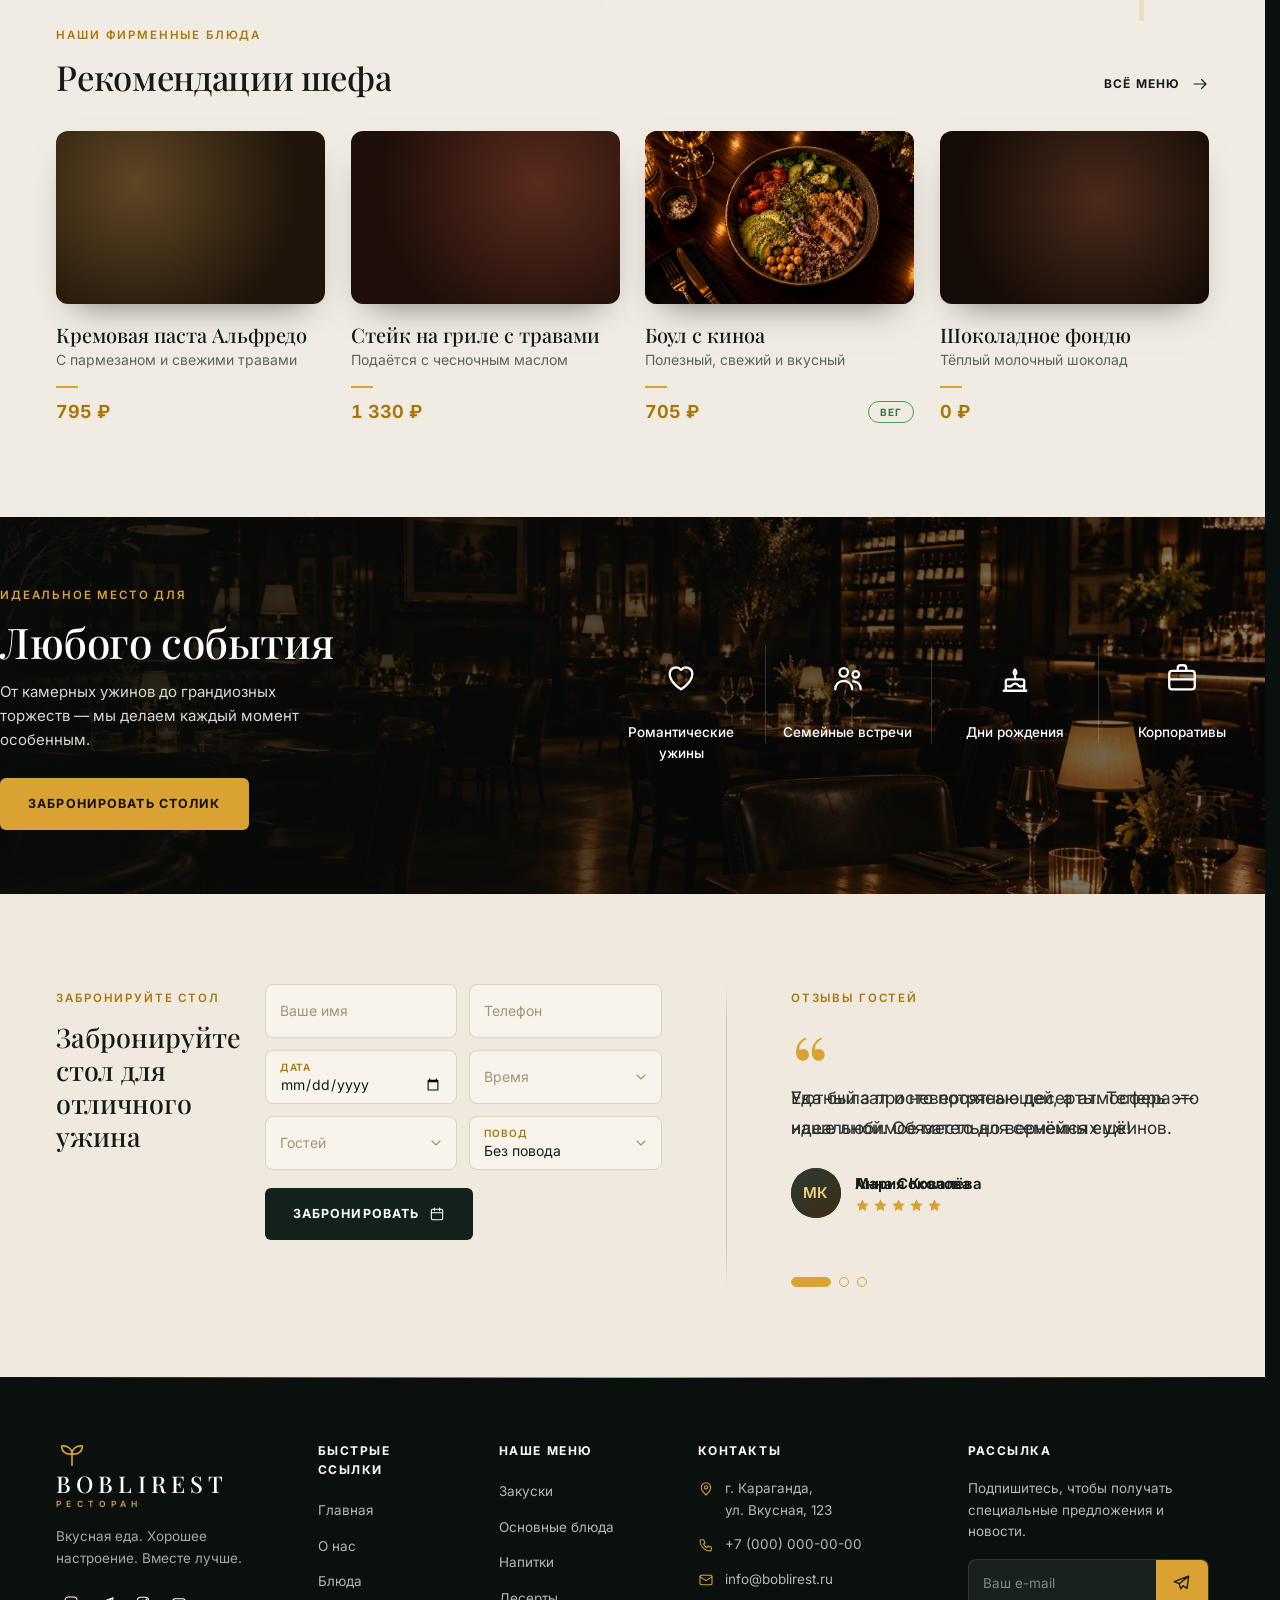
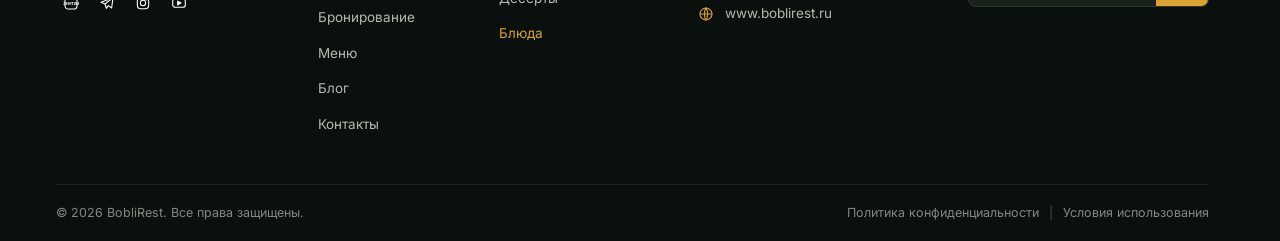
==== commit f252e556: "Unify dish photos in warm dark restaurant style and restore sprout logo" ====
--- a/projects/boblirest/BobliRestH.html
+++ b/projects/boblirest/BobliRestH.html
@@ -13,7 +13,7 @@
 <link rel="stylesheet" href="BobliRestC.css?v=menu1">
 <script>document.documentElement.classList.add('js')</script>
 <noscript><style>body.is-loading{overflow:auto!important}.preloader{display:none!important}.rise,[data-reveal],.line>span,.w>span{opacity:1!important;transform:none!important;clip-path:none!important}</style></noscript>
-<script src="BobliRestLanguages.js?v=menu1" defer></script>
+<script src="BobliRestLanguages.js?v=amber2" defer></script>
 <script src="BobliRestJS.js?v=20261001" defer></script>
 </head>
 <body class="is-loading">
@@ -256,8 +256,8 @@
       </li>
       <li>
         <article class="dish" data-tilt>
-          <div class="dish__img"><figure class="photo" data-tone="4" data-label="Шоколадный фондан"><img src="photos/dish-chocolate.png" loading="lazy" decoding="async" alt="Шоколадный фондан с ванильным мороженым"></figure></div>
-          <h3>Шоколадный фонтан</h3>
+          <div class="dish__img"><figure class="photo" data-tone="4" data-label="Шоколадное фондю"><img src="photos/amber-chocolate.jpg" loading="lazy" decoding="async" alt="Шоколадное фондю с фруктами"></figure></div>
+          <h3>Шоколадное фондю</h3>
           <p>Тёплый молочный шоколад</p>
           <span class="dish__line"></span>
           <div class="dish__price"><b><span data-count="0">0</span> ₽</b></div>
